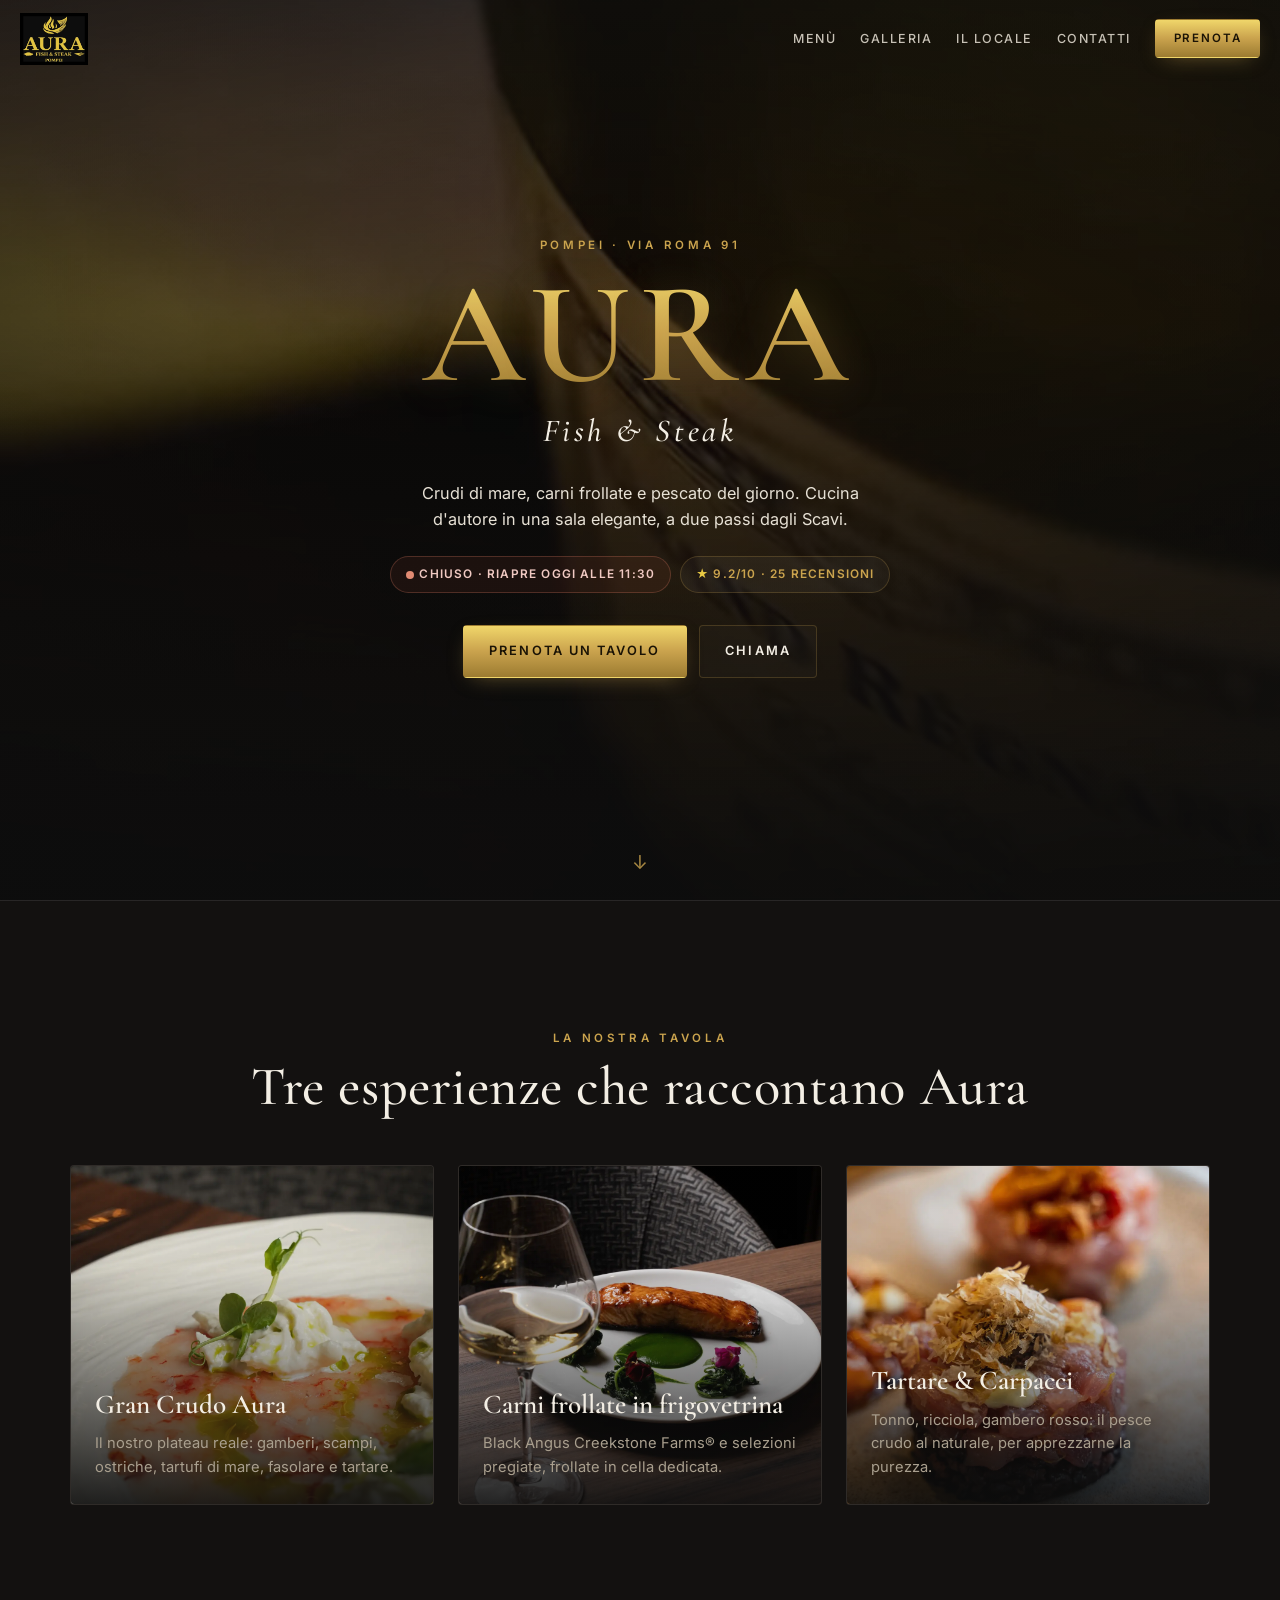
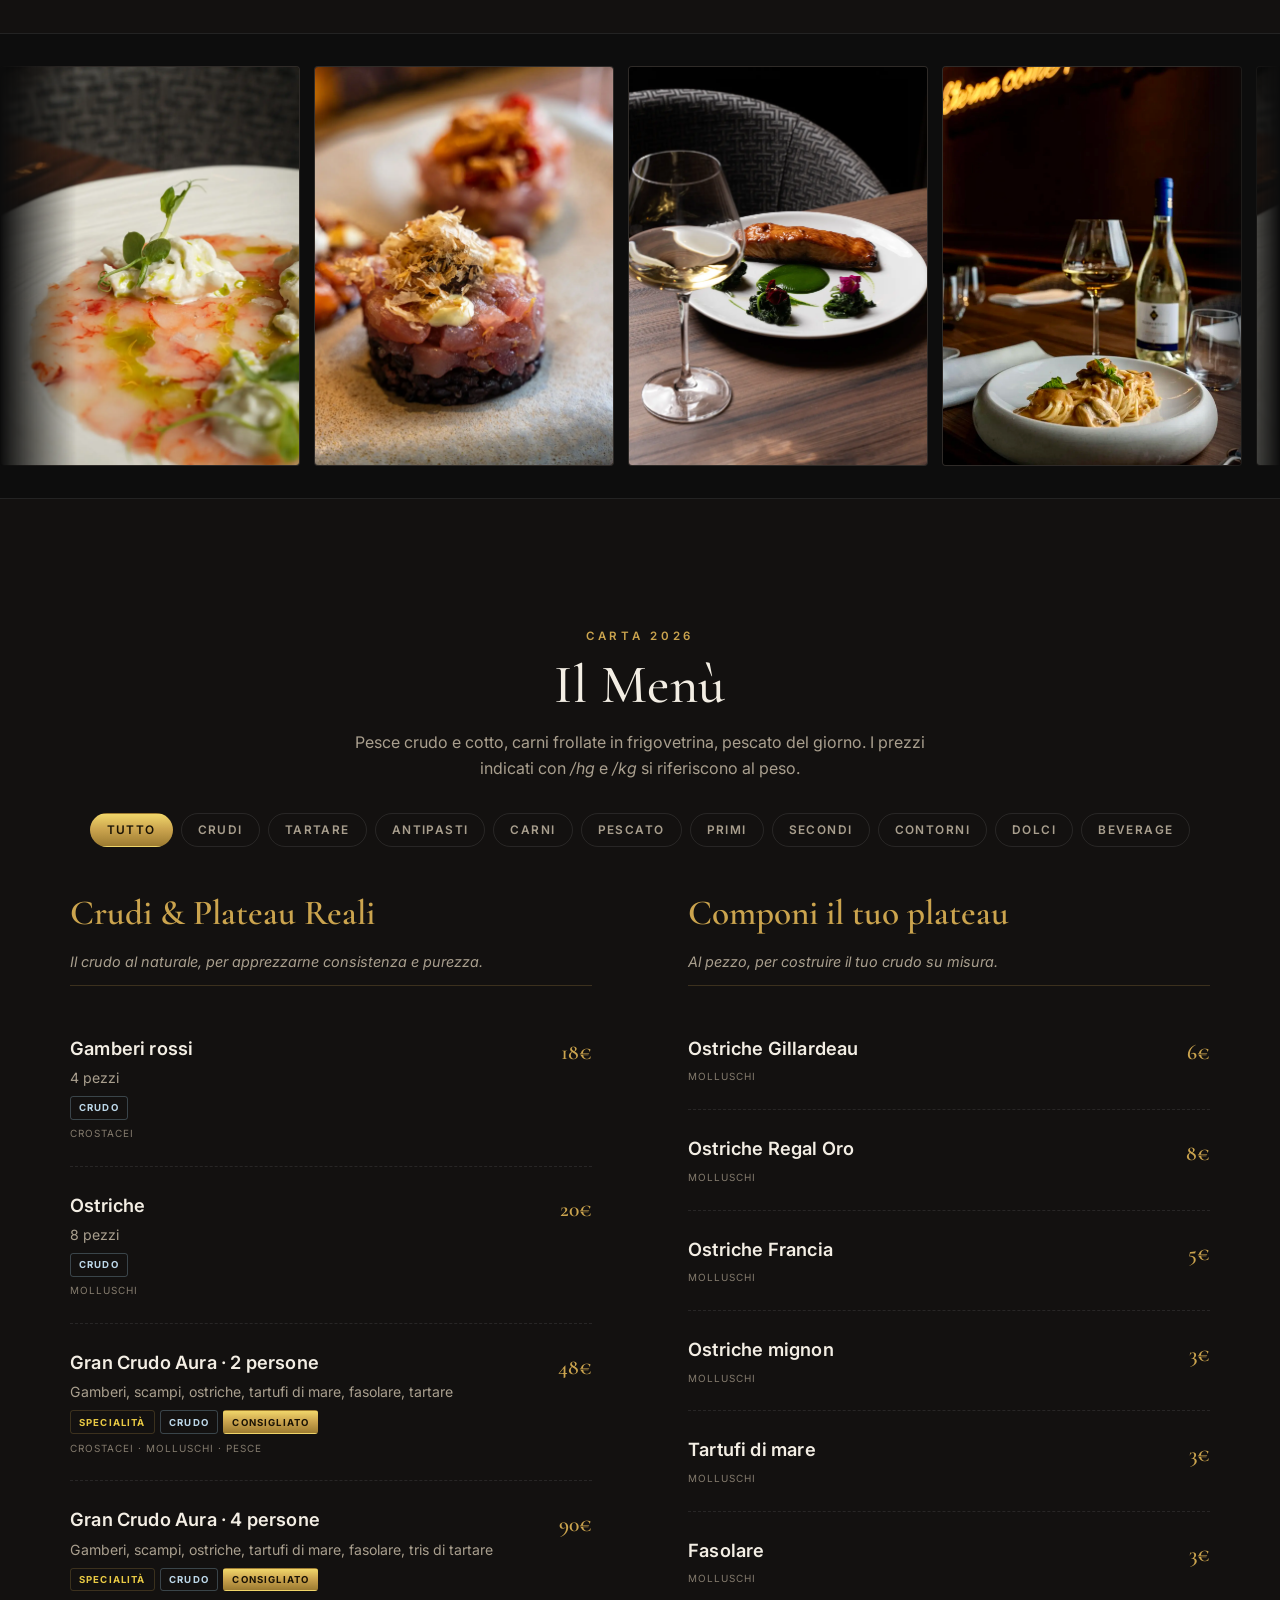
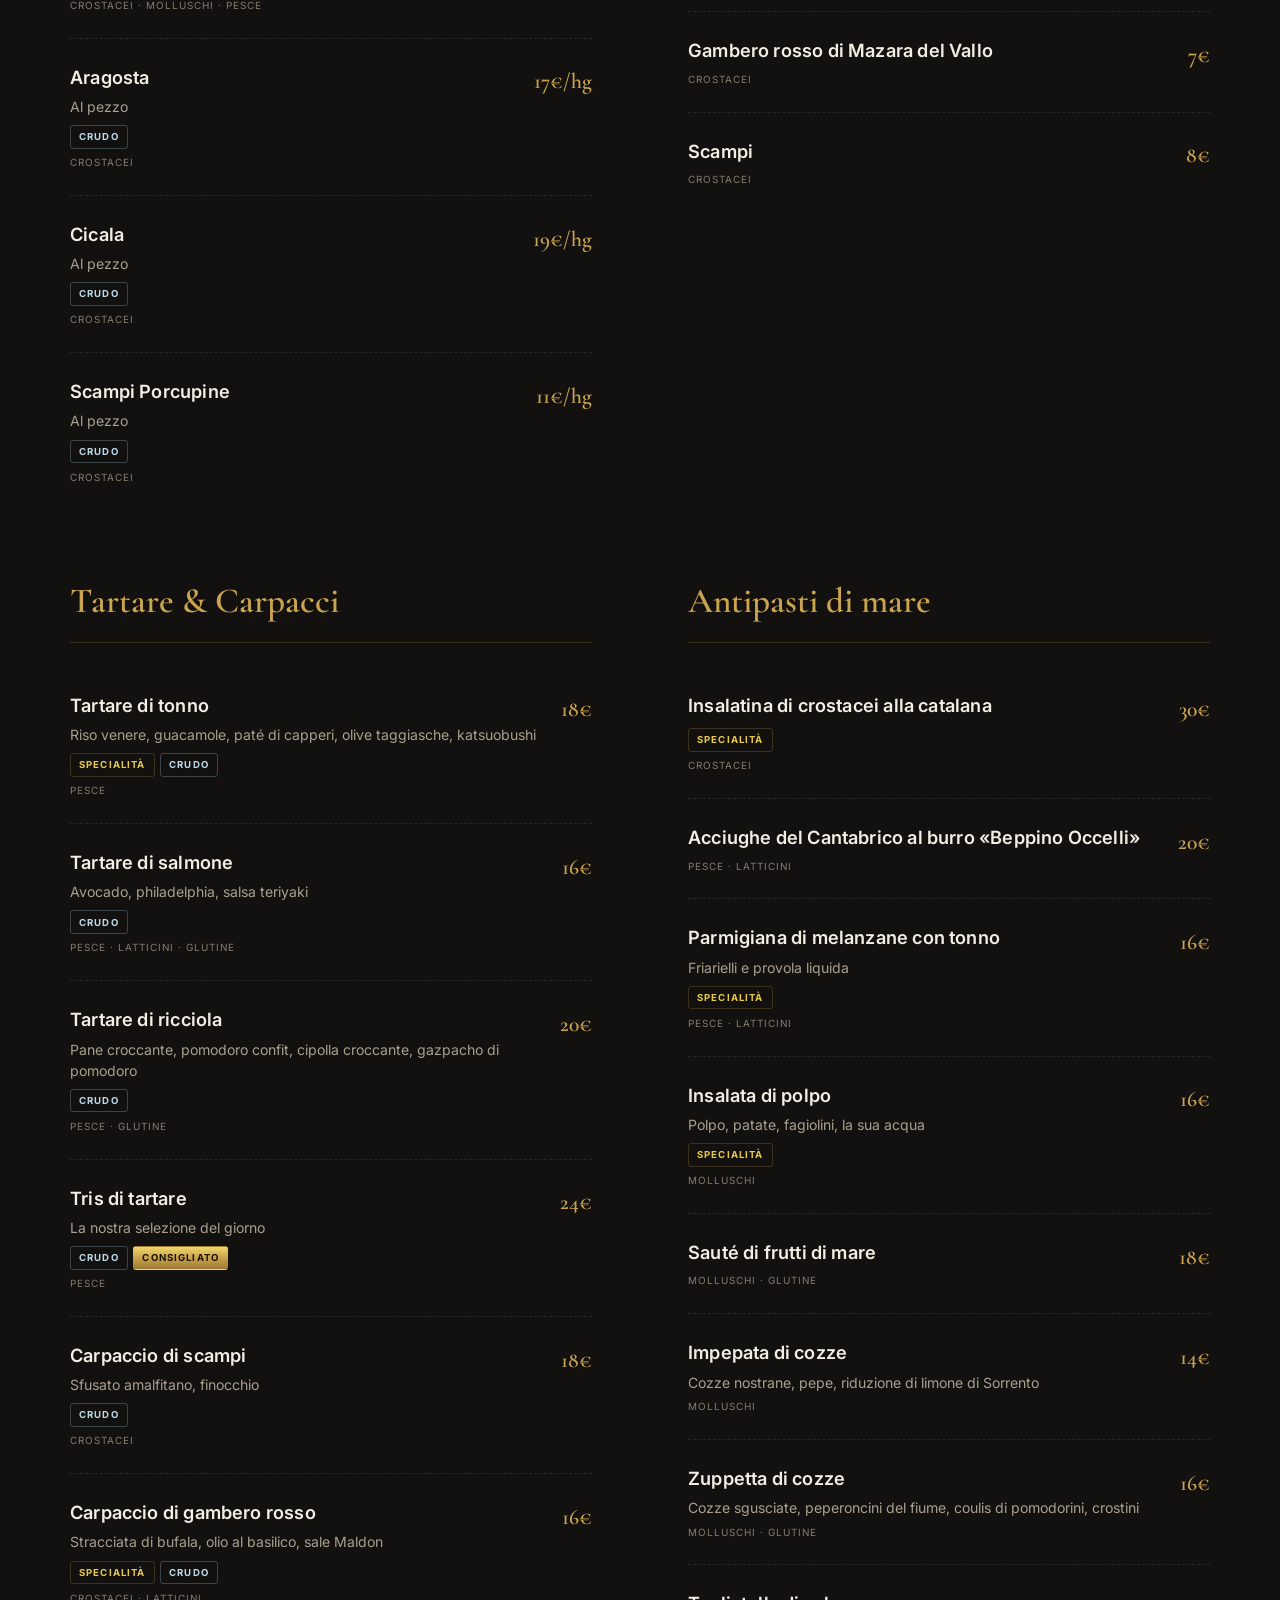
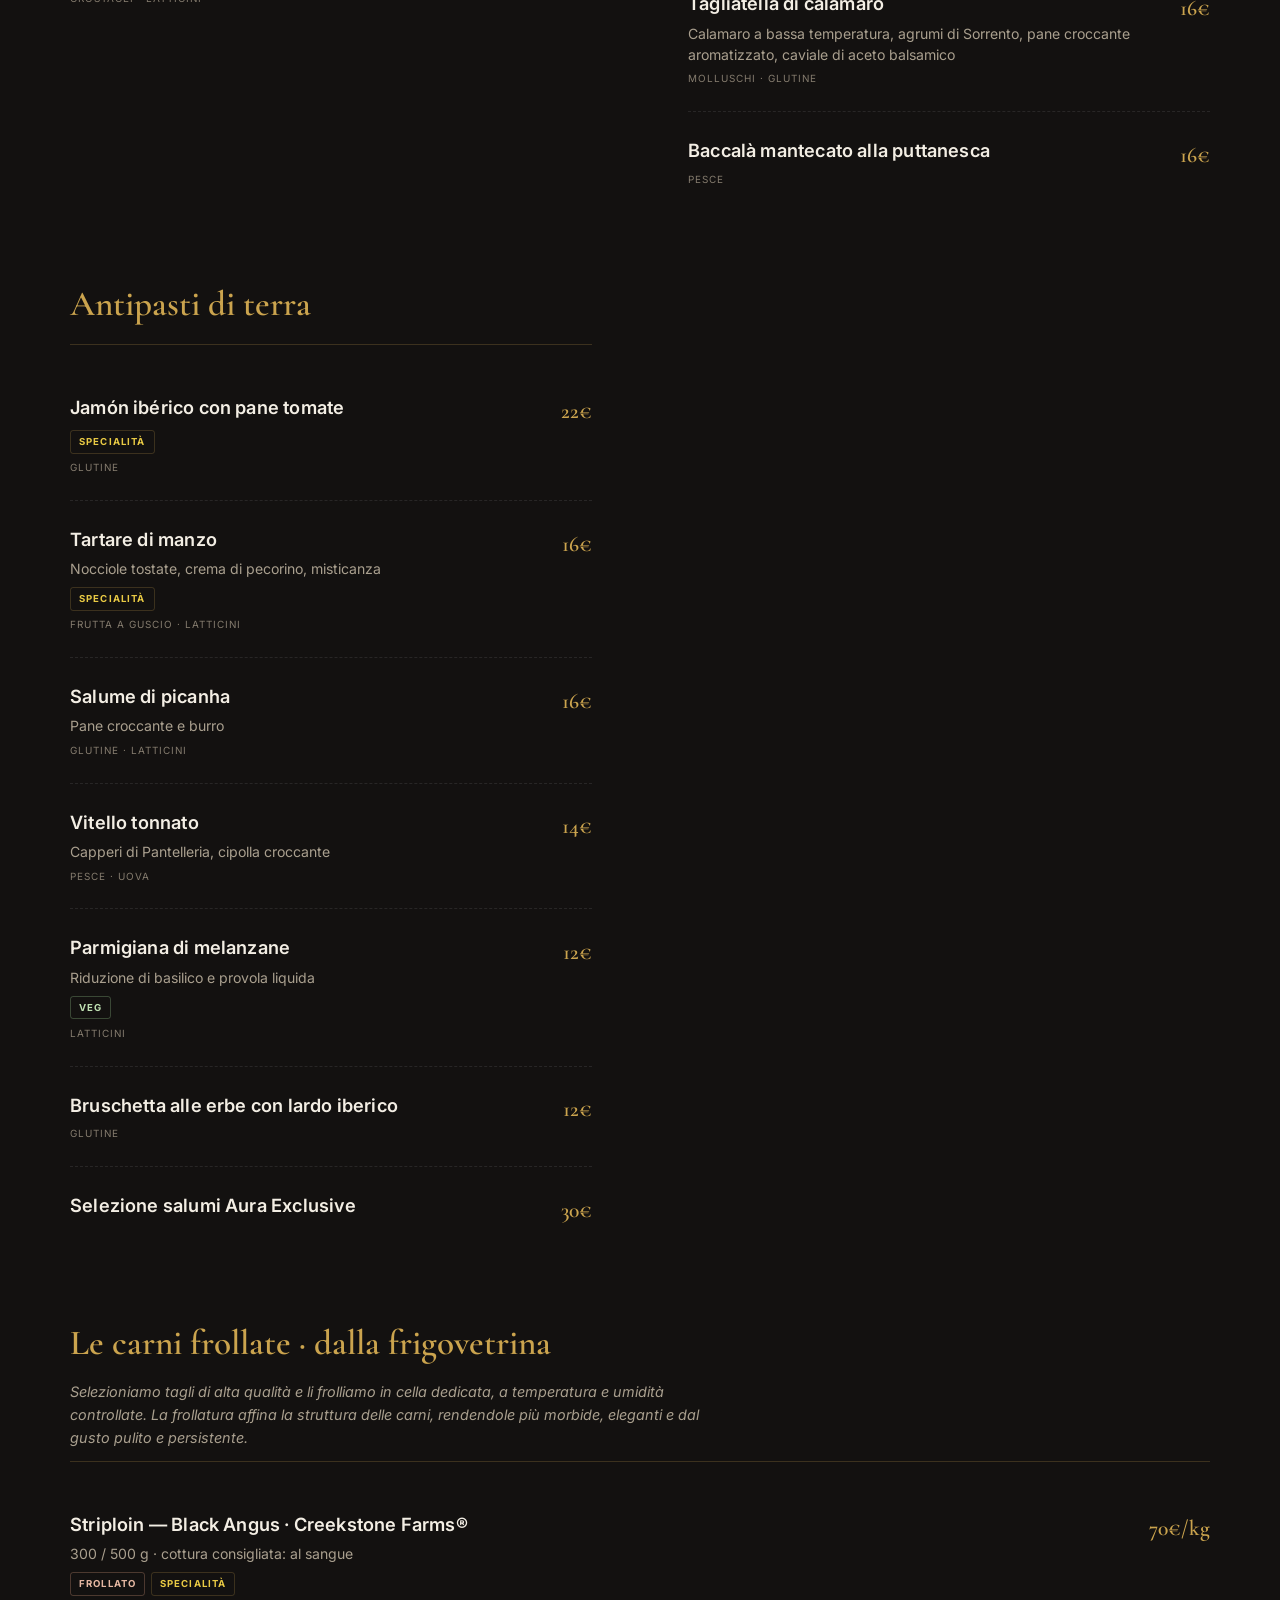
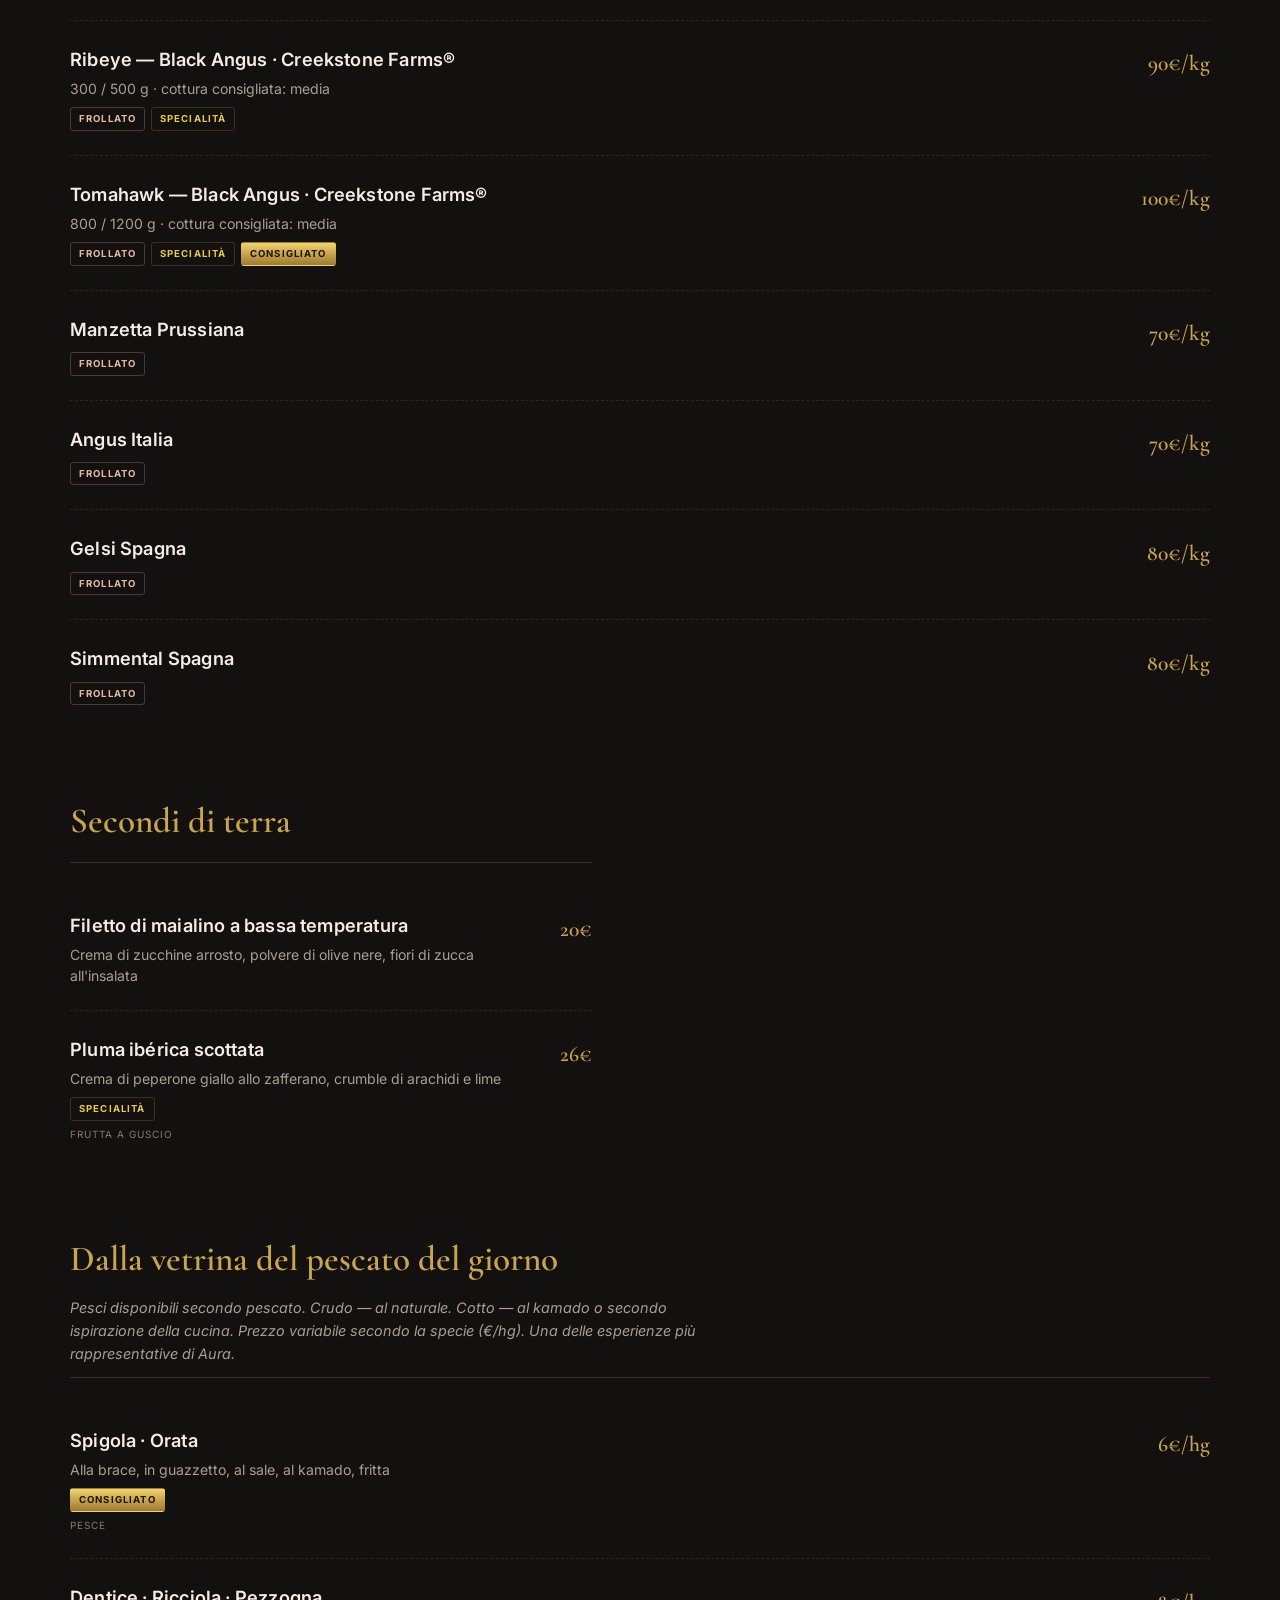
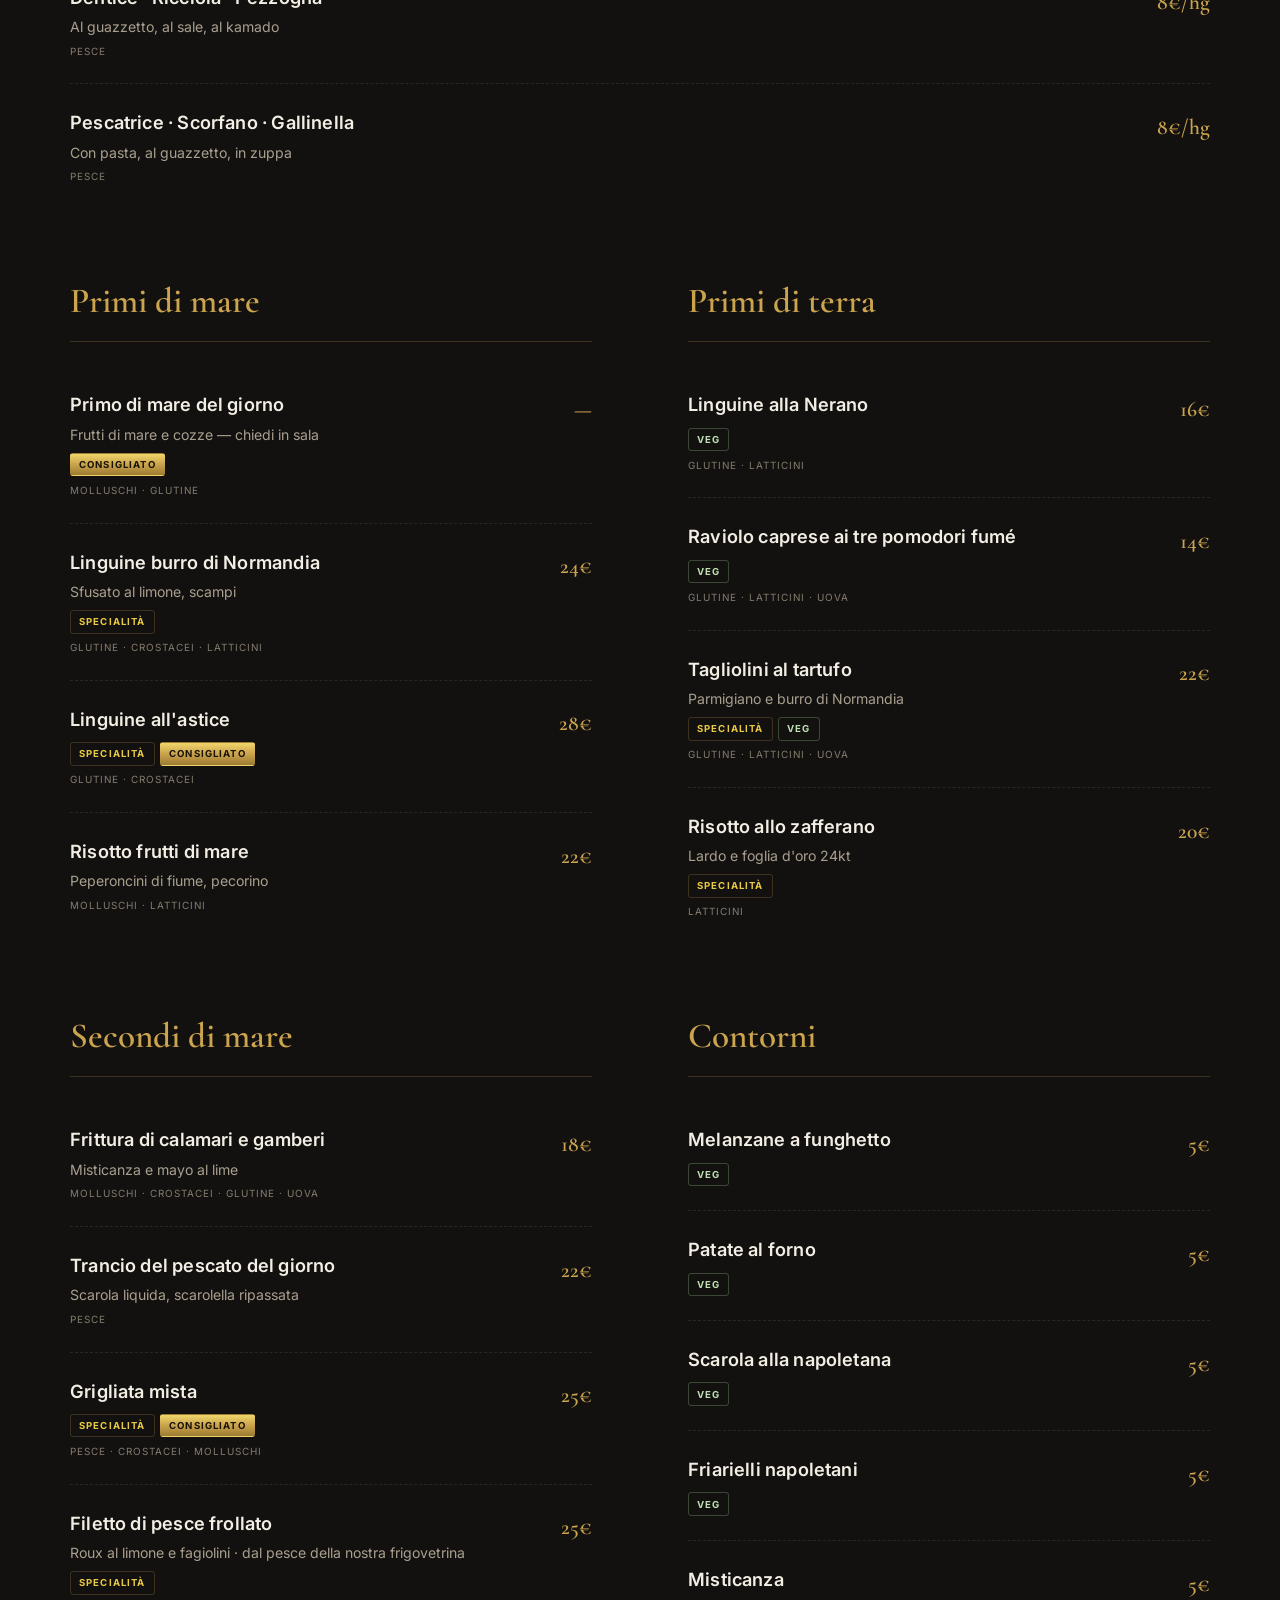
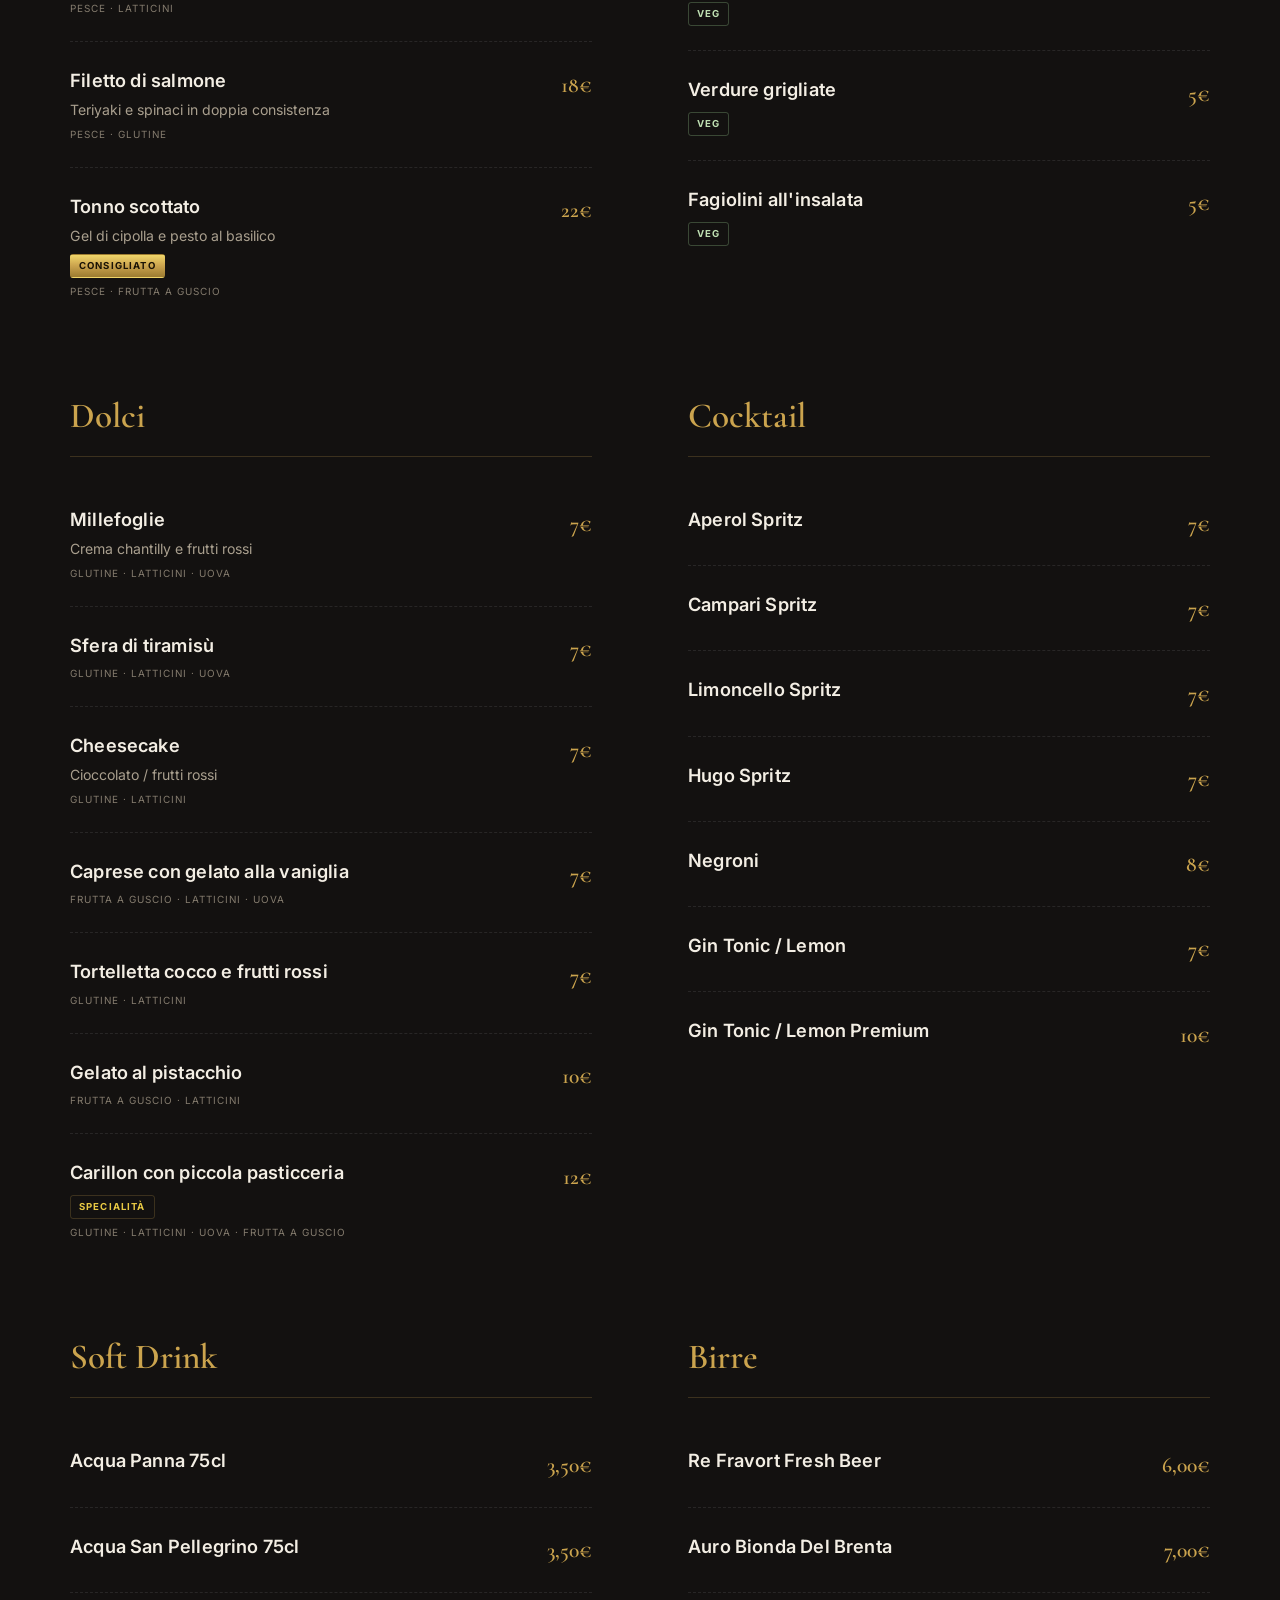
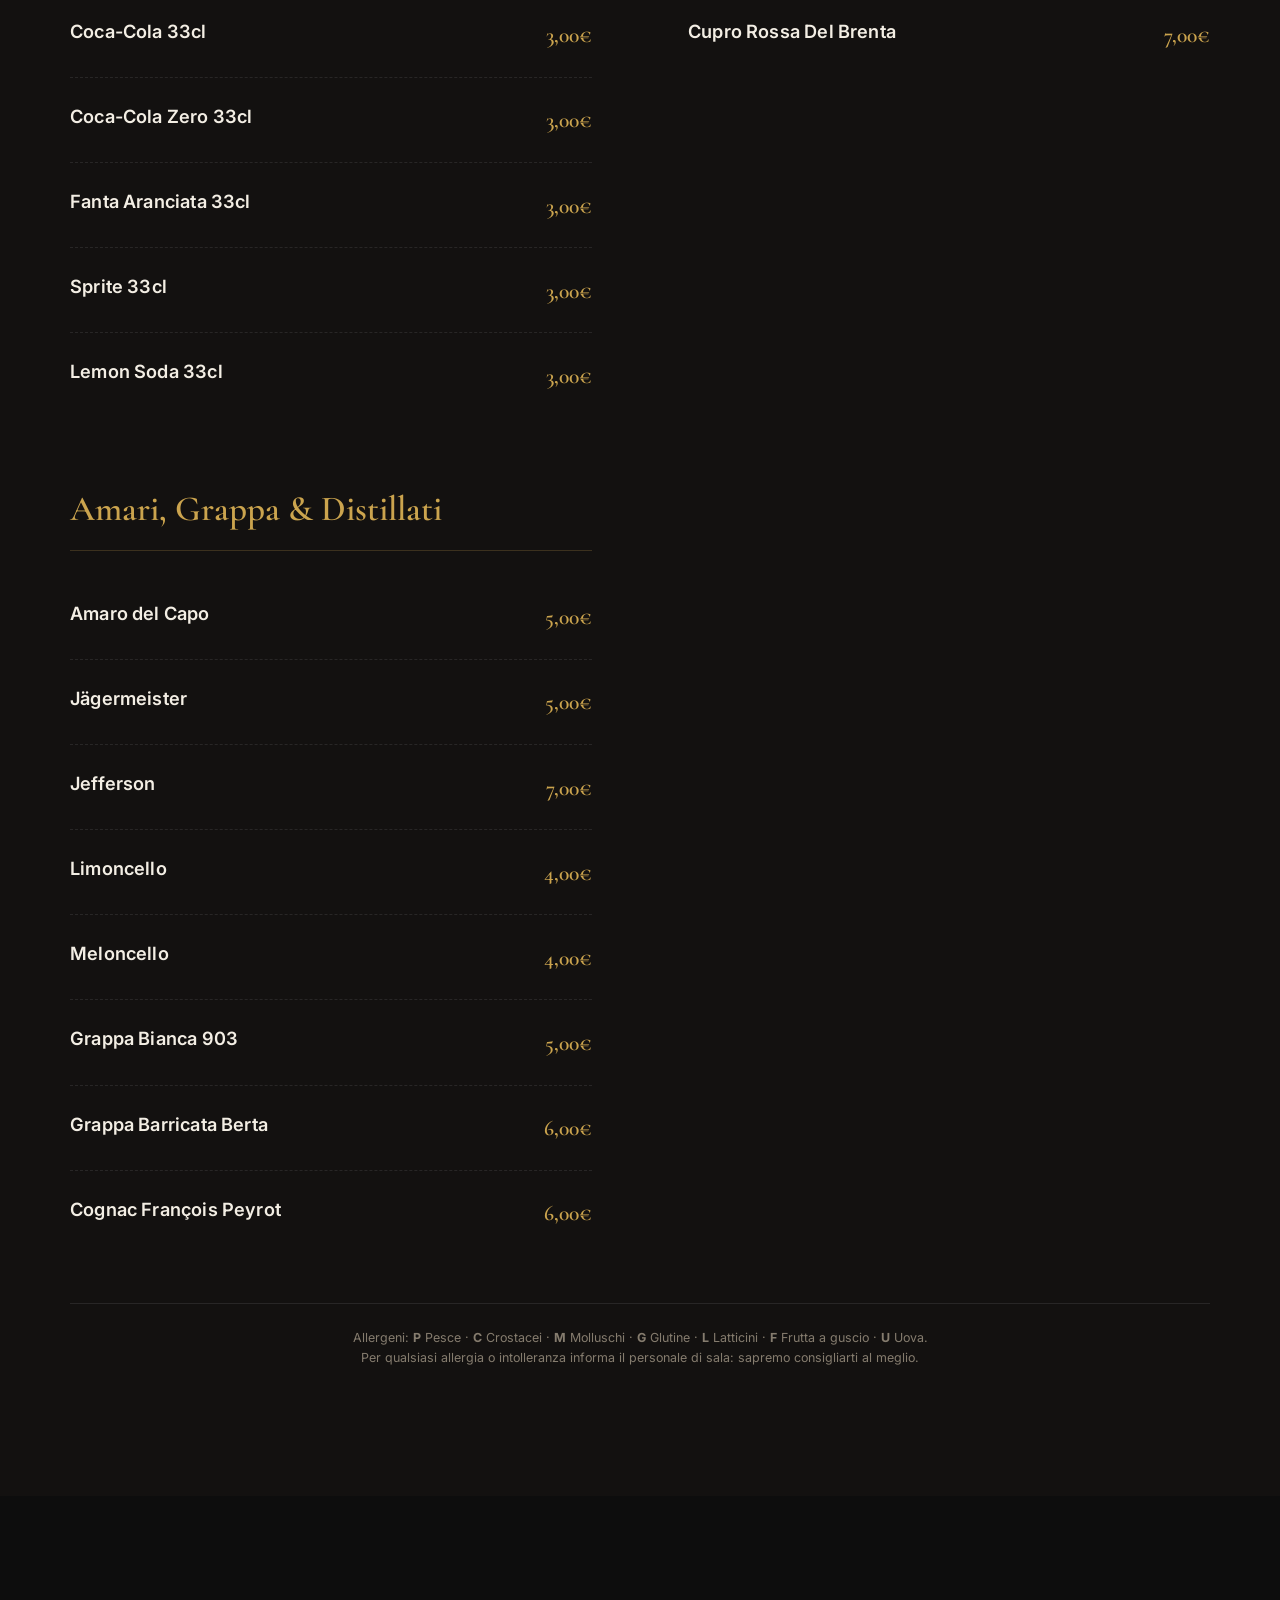
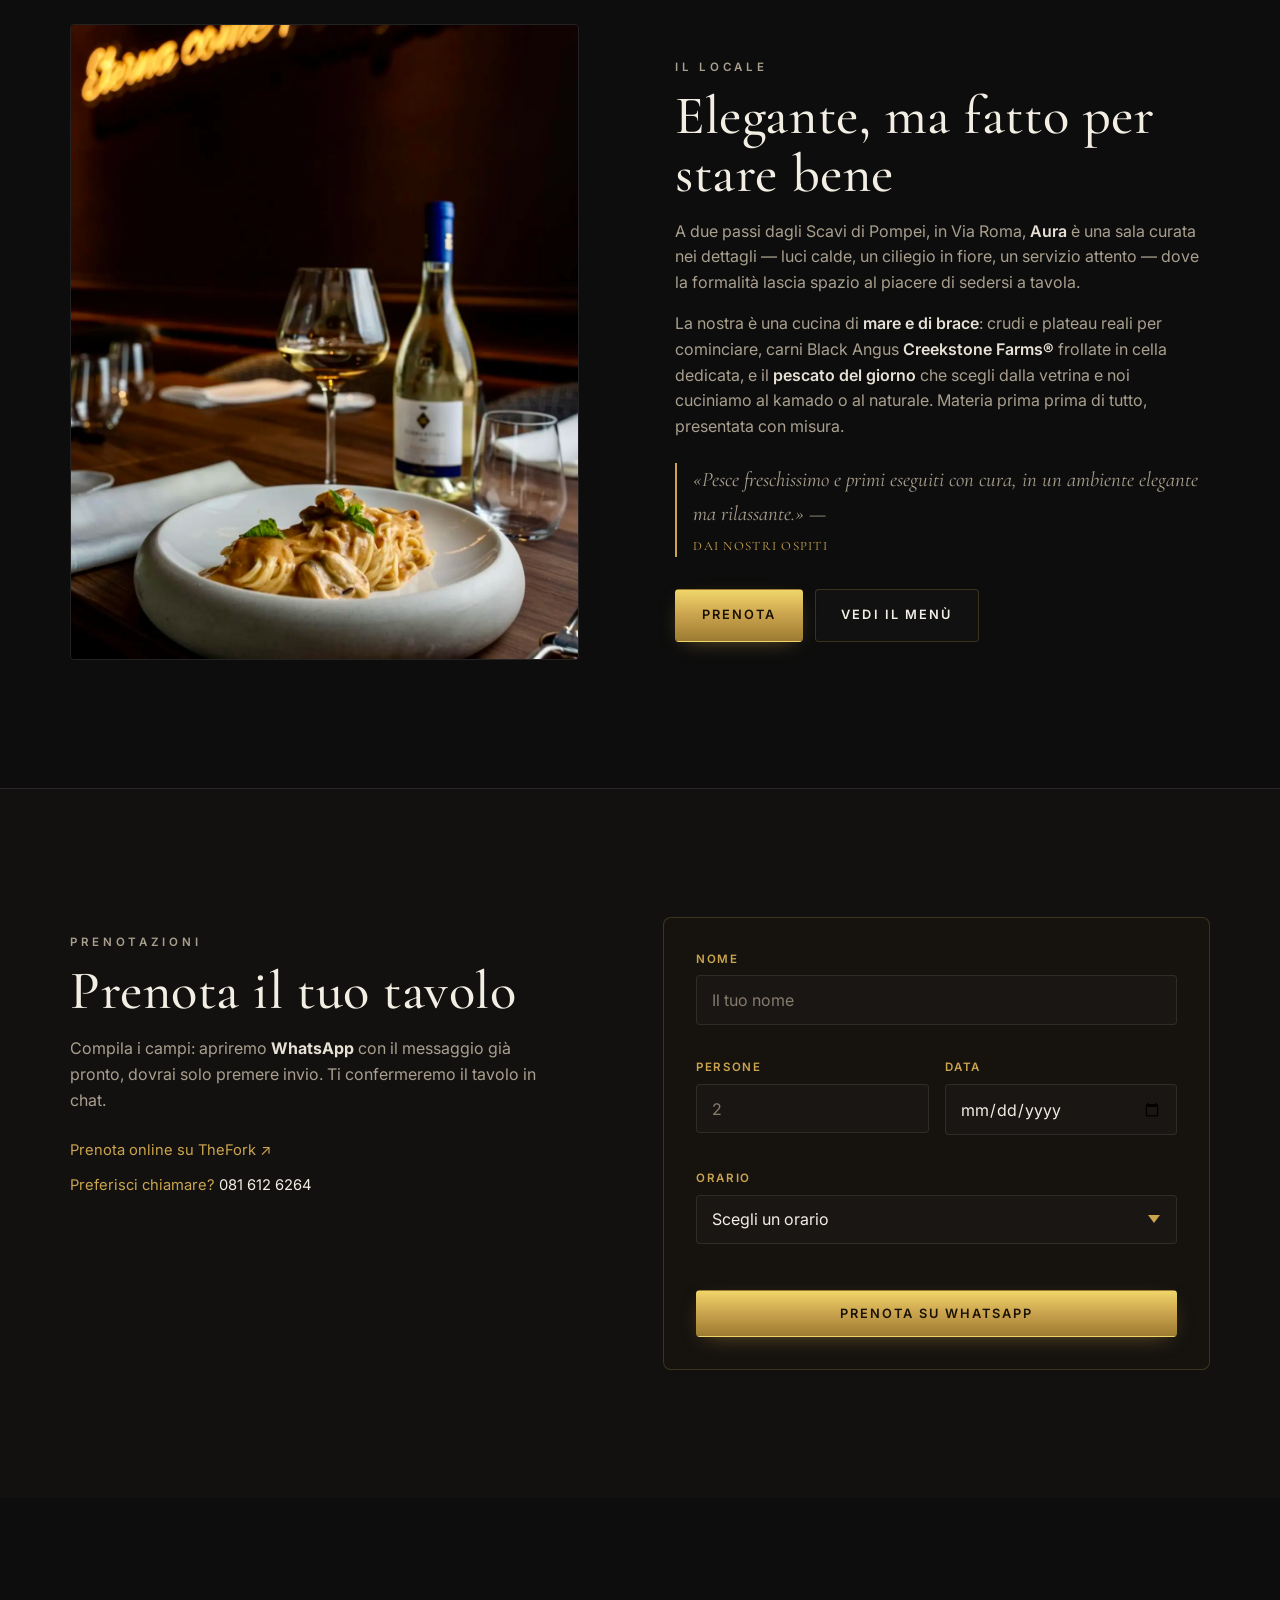
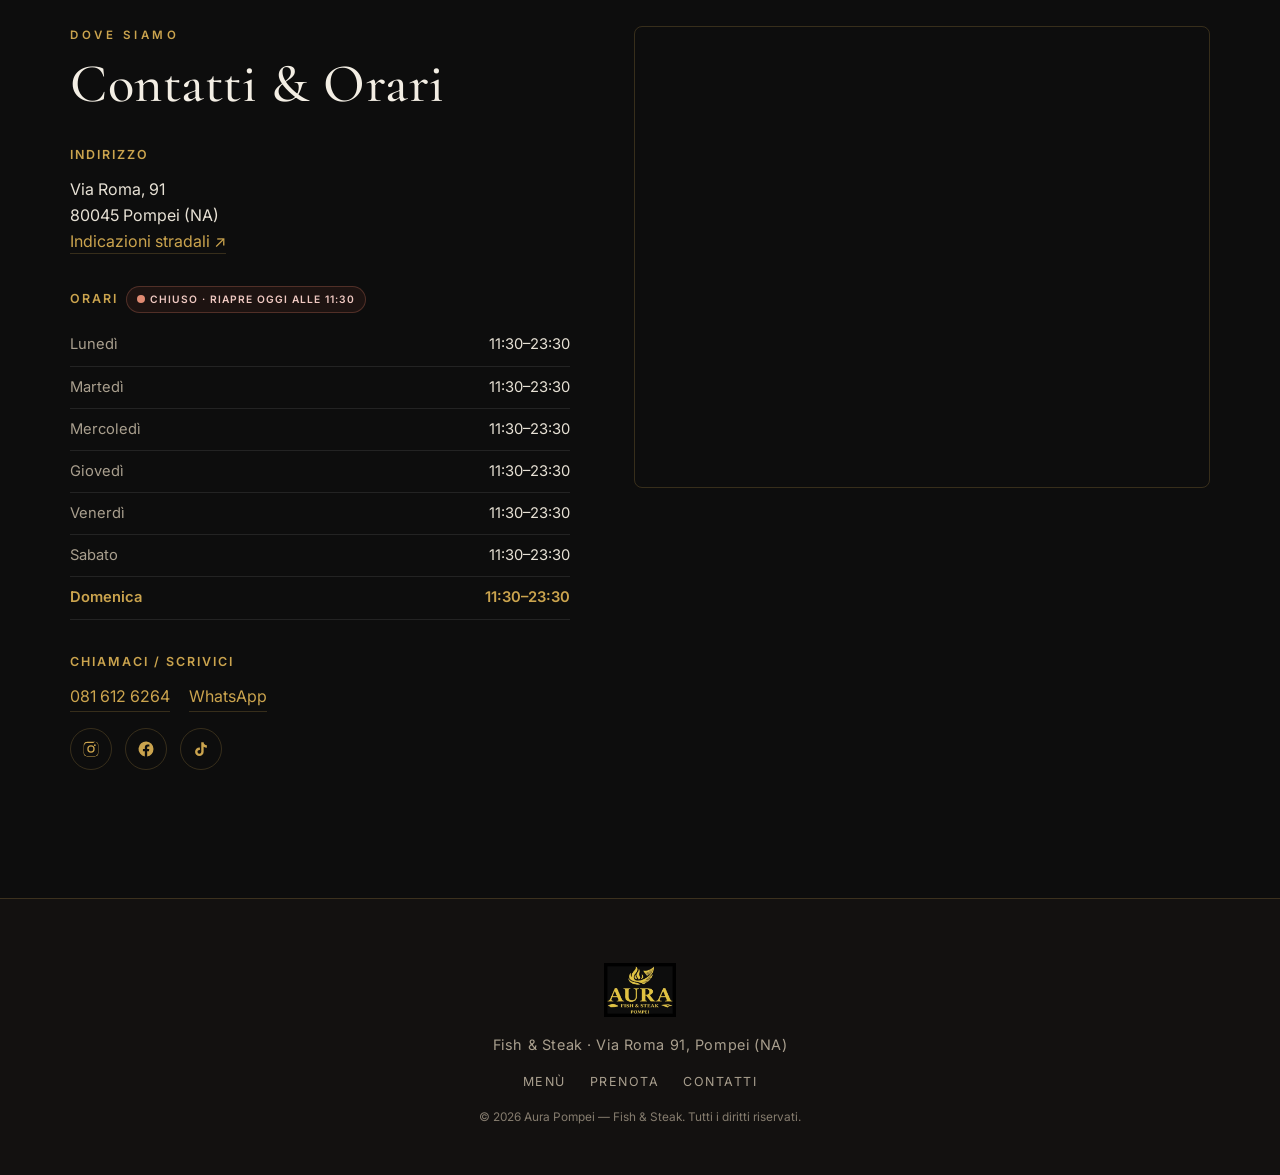
==== index.html @ 782ae2b4 "Sito Aura Pompei" ====
<!DOCTYPE html>
<html lang="it">
<head>
<meta charset="UTF-8" />
<meta name="viewport" content="width=device-width, initial-scale=1, viewport-fit=cover" />
<title>Aura Pompei — Fish &amp; Steak | Ristorante di pesce e carne a Pompei</title>
<meta name="description" content="Aura Pompei, Fish &amp; Steak in Via Roma 91. Crudi di mare, plateau reali, carni Black Angus frollate e pescato del giorno. Aperto tutti i giorni 11:30–23:30. Prenota su WhatsApp." />
<meta name="theme-color" content="#0D0D0D" />
<link rel="canonical" href="https://www.aurapompei.it/" />
<link rel="icon" href="assets/img/favicon.png" type="image/png" />
<link rel="apple-touch-icon" href="assets/img/favicon.png" />

<!-- Open Graph / social (WhatsApp, Instagram, Facebook) -->
<meta property="og:type" content="restaurant" />
<meta property="og:title" content="Aura Pompei — Fish &amp; Steak" />
<meta property="og:description" content="Crudi di mare, carni frollate e pescato del giorno. Cucina d'autore a Pompei. Aperto tutti i giorni 11:30–23:30." />
<meta property="og:image" content="assets/img/og-image.jpg" />
<meta property="og:locale" content="it_IT" />
<meta property="og:url" content="https://www.aurapompei.it/" />
<meta name="twitter:card" content="summary_large_image" />

<!-- Font: Cormorant Garamond (display) + Inter (testo) -->
<link rel="preconnect" href="https://fonts.googleapis.com" />
<link rel="preconnect" href="https://fonts.gstatic.com" crossorigin />
<link href="https://fonts.googleapis.com/css2?family=Cormorant+Garamond:ital,wght@0,400;0,500;0,600;1,500&family=Inter:wght@400;500;600&display=swap" rel="stylesheet" />

<link rel="stylesheet" href="css/styles.css" />

<!-- SEO locale: schema.org Restaurant -->
<script type="application/ld+json">
{
  "@context": "https://schema.org",
  "@type": "Restaurant",
  "name": "Aura Pompei — Fish & Steak",
  "image": "https://www.aurapompei.it/assets/img/og-image.jpg",
  "url": "https://www.aurapompei.it/",
  "servesCuisine": ["Pesce", "Carne alla brace", "Italiana", "Campana"],
  "priceRange": "€€€",
  "telephone": "+390816126264",
  "acceptsReservations": "True",
  "address": {
    "@type": "PostalAddress",
    "streetAddress": "Via Roma, 91",
    "postalCode": "80045",
    "addressLocality": "Pompei",
    "addressRegion": "NA",
    "addressCountry": "IT"
  },
  "geo": { "@type": "GeoCoordinates", "latitude": 40.7466, "longitude": 14.4989 },
  "openingHoursSpecification": [{
    "@type": "OpeningHoursSpecification",
    "dayOfWeek": ["Monday","Tuesday","Wednesday","Thursday","Friday","Saturday","Sunday"],
    "opens": "11:30", "closes": "23:30"
  }],
  "menu": "https://www.aurapompei.it/#menu",
  "sameAs": [
    "https://www.instagram.com/aurapompei/",
    "https://www.facebook.com/aurafishandsteakpompei/",
    "https://www.tiktok.com/@aura.pompei.fish"
  ],
  "aggregateRating": {
    "@type": "AggregateRating",
    "ratingValue": "9.2", "bestRating": "10", "ratingCount": "25"
  }
}
</script>
</head>

<body>

<!-- ======================= HEADER ======================= -->
<header class="site-header" id="top">
  <a href="#top" class="brand" aria-label="Aura Pompei — Fish & Steak">
    <img src="assets/img/logo-aura.webp" alt="Aura Pompei" width="130" height="99" />
  </a>
  <nav class="nav" aria-label="Navigazione principale">
    <a href="#menu">Menù</a>
    <a href="#galleria">Galleria</a>
    <a href="#storia">Il locale</a>
    <a href="#contatti">Contatti</a>
  </nav>
  <a href="#prenota" class="btn btn-gold btn-sm nav-cta">Prenota</a>
</header>

<!-- ======================= HERO ======================= -->
<section class="hero" id="hero">
  <video class="hero-video" autoplay muted loop playsinline preload="metadata"
         poster="assets/img/hero-poster.webp">
    <source src="assets/video/aura-hero.webm" type="video/webm" />
    <source src="assets/video/aura-hero.mp4" type="video/mp4" />
  </video>
  <div class="hero-scrim"></div>

  <div class="hero-inner">
    <p class="eyebrow reveal">Pompei · Via Roma 91</p>
    <h1 class="hero-title reveal">
      <span class="hero-name">AURA</span>
      <span class="hero-sub">Fish &amp; Steak</span>
    </h1>
    <p class="hero-hook reveal" id="heroHook"></p>

    <div class="hero-status reveal">
      <span class="status-pill" id="heroStatus" aria-live="polite"></span>
      <span class="rating-pill" id="heroRating"></span>
    </div>

    <div class="hero-cta reveal">
      <a href="#prenota" class="btn btn-gold">Prenota un tavolo</a>
      <a href="#" class="btn btn-ghost" id="heroCall">Chiama</a>
    </div>
  </div>

  <a href="#evidenza" class="hero-scroll" aria-label="Scorri">↓</a>
</section>

<!-- ======================= EVIDENZA / SIGNATURES ======================= -->
<section class="section signatures" id="evidenza">
  <div class="wrap">
    <p class="eyebrow center">La nostra tavola</p>
    <h2 class="section-title center">Tre esperienze che raccontano Aura</h2>
    <div class="sig-grid" id="sigGrid"></div>
  </div>
</section>

<!-- ======================= GALLERIA (scorre da sola) ======================= -->
<section class="gallery-section" id="galleria" aria-label="Galleria fotografica">
  <div class="marquee" aria-hidden="true">
    <div class="marquee-track" id="marqueeTrack"></div>
  </div>
</section>

<!-- ======================= MENU ======================= -->
<section class="section menu" id="menu">
  <div class="wrap">
    <p class="eyebrow center">Carta 2026</p>
    <h2 class="section-title center">Il Menù</h2>
    <p class="section-lead center">Pesce crudo e cotto, carni frollate in frigovetrina, pescato del giorno.
       I prezzi indicati con <em>/hg</em> e <em>/kg</em> si riferiscono al peso.</p>

    <div class="menu-filters" id="menuFilters" role="tablist" aria-label="Filtra il menù"></div>
    <div class="menu-cats" id="menuCats"></div>

    <p class="allergen-note" id="allergenNote"></p>
  </div>
</section>

<!-- ======================= STORIA / ABOUT ======================= -->
<section class="section about" id="storia">
  <div class="wrap about-grid">
    <div class="about-media">
      <img src="assets/img/sala-vino.webp" alt="La sala di Aura Pompei" width="1200" height="1500" loading="lazy" />
    </div>
    <div class="about-text">
      <p class="eyebrow">Il locale</p>
      <h2 class="section-title">Elegante, ma fatto per stare bene</h2>
      <p>A due passi dagli Scavi di Pompei, in Via Roma, <strong>Aura</strong> è una sala curata nei
         dettagli — luci calde, un ciliegio in fiore, un servizio attento — dove la formalità
         lascia spazio al piacere di sedersi a tavola.</p>
      <p>La nostra è una cucina di <strong>mare e di brace</strong>: crudi e plateau reali per
         cominciare, carni Black Angus <strong>Creekstone Farms®</strong> frollate in cella dedicata,
         e il <strong>pescato del giorno</strong> che scegli dalla vetrina e noi cuciniamo al kamado o
         al naturale. Materia prima prima di tutto, presentata con misura.</p>
      <p class="about-quote">«Pesce freschissimo e primi eseguiti con cura, in un ambiente
         elegante ma rilassante.» — <span>dai nostri ospiti</span></p>
      <div class="about-cta">
        <a href="#prenota" class="btn btn-gold">Prenota</a>
        <a href="#menu" class="btn btn-ghost">Vedi il menù</a>
      </div>
    </div>
  </div>
</section>

<!-- ======================= PRENOTA ======================= -->
<section class="section prenota" id="prenota">
  <div class="wrap prenota-grid">
    <div class="prenota-intro">
      <p class="eyebrow">Prenotazioni</p>
      <h2 class="section-title">Prenota il tuo tavolo</h2>
      <p>Compila i campi: apriremo <strong>WhatsApp</strong> con il messaggio già pronto,
         dovrai solo premere invio. Ti confermeremo il tavolo in chat.</p>
      <ul class="prenota-alt">
        <li><a id="prenotaThefork" href="#" target="_blank" rel="noopener">Prenota online su TheFork ↗</a></li>
        <li><a id="prenotaCall" href="#">Preferisci chiamare? <span></span></a></li>
      </ul>
    </div>

    <form class="booking" id="bookingForm" novalidate>
      <div class="field">
        <label for="bkNome">Nome</label>
        <input type="text" id="bkNome" name="nome" autocomplete="name" placeholder="Il tuo nome" required />
        <small class="error" data-for="bkNome"></small>
      </div>
      <div class="field-row">
        <div class="field">
          <label for="bkPersone">Persone</label>
          <input type="number" id="bkPersone" name="persone" min="1" max="20" step="1" placeholder="2" required />
          <small class="error" data-for="bkPersone"></small>
        </div>
        <div class="field">
          <label for="bkData">Data</label>
          <input type="date" id="bkData" name="data" required />
          <small class="error" data-for="bkData"></small>
        </div>
      </div>
      <div class="field">
        <label for="bkOrario">Orario</label>
        <select id="bkOrario" name="orario" required>
          <option value="" disabled selected>Scegli un orario</option>
        </select>
        <small class="error" data-for="bkOrario"></small>
      </div>
      <button type="submit" class="btn btn-gold btn-block">Prenota su WhatsApp</button>
      <p class="booking-confirm" id="bookingConfirm" role="status" hidden></p>
    </form>
  </div>
</section>

<!-- ======================= CONTATTI ======================= -->
<section class="section contatti" id="contatti">
  <div class="wrap contatti-grid">
    <div class="contatti-info">
      <p class="eyebrow">Dove siamo</p>
      <h2 class="section-title">Contatti &amp; Orari</h2>

      <div class="info-block">
        <h3>Indirizzo</h3>
        <p id="cAddress"></p>
        <a id="cMaps" href="#" target="_blank" rel="noopener" class="link-gold">Indicazioni stradali ↗</a>
      </div>

      <div class="info-block">
        <h3>Orari <span class="status-pill sm" id="cStatus"></span></h3>
        <table class="hours" id="hoursTable"></table>
      </div>

      <div class="info-block">
        <h3>Chiamaci / Scrivici</h3>
        <p class="contact-lines">
          <a id="cPhone" href="#" class="link-gold"></a>
          <a id="cWhatsapp" href="#" target="_blank" rel="noopener" class="link-gold">WhatsApp</a>
        </p>
        <div class="socials" id="socials"></div>
      </div>
    </div>

    <div class="contatti-map">
      <iframe id="mapFrame" title="Mappa Aura Pompei" loading="lazy"
              referrerpolicy="no-referrer-when-downgrade"
              allowfullscreen></iframe>
    </div>
  </div>
</section>

<!-- ======================= FOOTER ======================= -->
<footer class="site-footer">
  <div class="wrap footer-inner">
    <img src="assets/img/logo-aura.webp" alt="Aura Pompei" width="110" height="84" class="footer-logo" />
    <p class="footer-tag">Fish &amp; Steak · Via Roma 91, Pompei (NA)</p>
    <nav class="footer-nav" aria-label="Navigazione footer">
      <a href="#menu">Menù</a>
      <a href="#prenota">Prenota</a>
      <a href="#contatti">Contatti</a>
    </nav>
    <p class="footer-copy">© <span id="year"></span> Aura Pompei — Fish &amp; Steak. Tutti i diritti riservati.</p>
  </div>
</footer>

<!-- ======================= BARRA STICKY MOBILE ======================= -->
<div class="sticky-bar" aria-label="Azioni rapide">
  <a href="#" class="sb-btn sb-call" id="sbCall">
    <span class="sb-ico">✆</span> Chiama
  </a>
  <a href="#prenota" class="sb-btn sb-book">
    <span class="sb-ico">✦</span> Prenota
  </a>
</div>

<script src="js/data.js"></script>
<script src="js/app.js"></script>
</body>
</html>
---- css/styles.css ----
/* =============================================================================
   AURA POMPEI — Fish & Steak
   Design: fine-dining, scuro/oro, editoriale. Mobile-first (390px di base).
   Palette dal logo: nero #0D0D0D · oro #CBA44E / #E9CA44
   Font: Cormorant Garamond (display) + Inter (testo)
   ========================================================================== */

:root {
  /* colori */
  --bg:        #0D0D0D;
  --bg-2:      #131110;
  --bg-3:      #1A1613;
  --panel:     #16130F;
  --gold:      #CBA44E;
  --gold-2:    #E9CA44;
  --gold-deep: #8C6D2A;
  --cream:     #F3EEE4;
  --text:      #E7E1D5;
  --muted:     #A99F8E;
  --muted-2:   #857C6E;
  --line:      rgba(203,164,78,.22);
  --line-soft: rgba(255,255,255,.09);
  --gold-grad: linear-gradient(180deg,#F0D66A 0%,#CBA44E 48%,#9C7B31 100%);

  /* tipografia */
  --serif: 'Cormorant Garamond', Georgia, 'Times New Roman', serif;
  --sans:  'Inter', system-ui, -apple-system, Segoe UI, Roboto, sans-serif;

  /* spaziatura (rem) */
  --s2:.5rem; --s3:.75rem; --s4:1rem; --s5:1.5rem; --s6:2rem;
  --s7:3rem; --s8:4rem; --s9:6rem; --s10:8rem;

  --radius: 4px;
  --maxw: 1180px;
  --header-h: 68px;
}

/* ---------- reset ---------- */
*,*::before,*::after { box-sizing: border-box; margin: 0; padding: 0; }
html { scroll-behavior: smooth; -webkit-text-size-adjust: 100%; }
body {
  font-family: var(--sans);
  background: var(--bg);
  color: var(--text);
  line-height: 1.6;
  overflow-x: hidden;
  -webkit-font-smoothing: antialiased;
  text-rendering: optimizeLegibility;
}
img, video, iframe { display: block; max-width: 100%; }
a { color: inherit; text-decoration: none; }
ul { list-style: none; }
button { font-family: inherit; cursor: pointer; }

/* ---------- layout helper ---------- */
.wrap { width: 100%; max-width: var(--maxw); margin: 0 auto; padding: 0 20px; }
.section { padding: var(--s9) 0; }
.center { text-align: center; }

.eyebrow {
  font-family: var(--sans);
  font-size: .72rem; font-weight: 600;
  letter-spacing: .32em; text-transform: uppercase;
  color: var(--gold);
}
.eyebrow.center { display: block; }

.section-title {
  font-family: var(--serif);
  font-weight: 500;
  font-size: clamp(2rem, 7vw, 3.4rem);
  line-height: 1.05;
  color: var(--cream);
  letter-spacing: .01em;
  margin-top: var(--s3);
}
.section-lead { color: var(--muted); max-width: 60ch; margin: var(--s4) auto 0; }
.section-title.center + .section-lead { margin-top: var(--s4); }

/* ---------- pulsanti ---------- */
.btn {
  display: inline-flex; align-items: center; justify-content: center; gap: .5em;
  font-size: .8rem; font-weight: 600;
  letter-spacing: .16em; text-transform: uppercase;
  padding: .95rem 1.6rem; border: 1px solid transparent; border-radius: var(--radius);
  transition: transform .25s ease, background .25s ease, color .25s ease, border-color .25s ease;
  white-space: nowrap;
}
.btn-sm { padding: .6rem 1.1rem; font-size: .72rem; }
.btn-gold {
  background: var(--gold-grad); color: #1a1305;
  box-shadow: 0 6px 22px -10px rgba(203,164,78,.6);
}
.btn-gold:hover { transform: translateY(-2px); }
.btn-ghost { border-color: var(--line); color: var(--cream); background: rgba(255,255,255,.02); }
.btn-ghost:hover { border-color: var(--gold); color: var(--gold); }
.btn-block { width: 100%; }

.link-gold { color: var(--gold); border-bottom: 1px solid var(--line); padding-bottom: 2px; transition: border-color .2s; }
.link-gold:hover { border-color: var(--gold); }

/* ---------- header ---------- */
.site-header {
  position: fixed; inset: 0 0 auto 0; z-index: 60;
  height: var(--header-h);
  display: flex; align-items: center; gap: var(--s5);
  padding: 0 20px;
  transition: background .35s ease, border-color .35s ease, backdrop-filter .35s;
  border-bottom: 1px solid transparent;
}
.site-header.solid {
  background: rgba(10,9,8,.82);
  backdrop-filter: blur(12px) saturate(1.1);
  border-bottom-color: var(--line-soft);
}
.brand { display: flex; align-items: center; margin-right: auto; }
.brand img { height: 46px; width: auto; }
.nav { display: none; gap: var(--s5); }
.nav a {
  font-size: .78rem; font-weight: 500; letter-spacing: .12em; text-transform: uppercase;
  color: var(--text); opacity: .85; transition: color .2s, opacity .2s;
}
.nav a:hover { color: var(--gold); opacity: 1; }
.nav-cta { display: none; }

/* ---------- hero ---------- */
.hero {
  position: relative; min-height: 100svh;
  display: flex; align-items: center; justify-content: center;
  text-align: center; overflow: hidden;
  padding: calc(var(--header-h) + 2rem) 20px 6rem;
}
.hero-video {
  position: absolute; inset: 0; width: 100%; height: 100%;
  object-fit: cover; z-index: 0;
}
.hero-scrim {
  position: absolute; inset: 0; z-index: 1;
  background:
    radial-gradient(120% 90% at 50% 30%, rgba(13,13,13,.30), rgba(13,13,13,.72) 70%, rgba(13,13,13,.94)),
    linear-gradient(180deg, rgba(13,13,13,.55) 0%, rgba(13,13,13,.15) 35%, rgba(13,13,13,.9) 100%);
}
.hero-inner { position: relative; z-index: 2; max-width: 760px; }
.hero-title { margin: var(--s4) 0 var(--s5); }
.hero-name {
  display: block;
  font-family: var(--serif); font-weight: 600;
  font-size: clamp(4.2rem, 22vw, 9rem); line-height: .9;
  letter-spacing: .06em;
  background: var(--gold-grad); -webkit-background-clip: text; background-clip: text;
  color: transparent;
  text-shadow: 0 2px 40px rgba(203,164,78,.25);
}
.hero-sub {
  display: block; margin-top: .3rem;
  font-family: var(--serif); font-style: italic; font-weight: 500;
  font-size: clamp(1.3rem, 5vw, 2rem);
  color: var(--cream); letter-spacing: .12em;
}
.hero-hook {
  color: var(--text); font-size: 1.02rem; max-width: 46ch;
  margin: 0 auto var(--s5); opacity: .92;
}
.hero-status { display: flex; flex-wrap: wrap; gap: .6rem; justify-content: center; margin-bottom: var(--s6); }
.hero-cta { display: flex; flex-wrap: wrap; gap: var(--s3); justify-content: center; }

.status-pill, .rating-pill {
  display: inline-flex; align-items: center; gap: .5em;
  font-size: .74rem; font-weight: 600; letter-spacing: .1em; text-transform: uppercase;
  padding: .5rem .9rem; border-radius: 999px;
  border: 1px solid var(--line-soft); background: rgba(255,255,255,.04);
  color: var(--muted);
}
.status-pill.sm { padding: .25rem .6rem; font-size: .64rem; margin-left: .5rem; }
.status-pill .dot { width: 8px; height: 8px; border-radius: 50%; background: var(--muted-2); }
.status-pill.open { color: #d5efc9; border-color: rgba(120,200,120,.35); background: rgba(80,160,80,.12); }
.status-pill.open .dot { background: #7bd66f; box-shadow: 0 0 8px #7bd66f; }
.status-pill.closed { color: #f0c9c2; border-color: rgba(200,110,90,.3); background: rgba(180,80,60,.1); }
.status-pill.closed .dot { background: #e08a72; }
.rating-pill { color: var(--gold); border-color: var(--line); }
.rating-pill .stars { color: var(--gold-2); letter-spacing: 0; }

.hero-scroll {
  position: absolute; bottom: 1.4rem; left: 50%; transform: translateX(-50%);
  z-index: 2; color: var(--gold); font-size: 1.2rem; opacity: .8;
  animation: bob 2s ease-in-out infinite;
}
@keyframes bob { 0%,100%{transform:translate(-50%,0)} 50%{transform:translate(-50%,7px)} }

/* ---------- signatures ---------- */
.signatures { background: var(--bg-2); border-top: 1px solid var(--line-soft); }
.sig-grid { display: grid; gap: var(--s5); margin-top: var(--s7); }
.sig-card {
  position: relative; overflow: hidden; border-radius: var(--radius);
  border: 1px solid var(--line-soft); background: var(--bg-3);
  min-height: 340px; display: flex; align-items: flex-end;
}
.sig-card img {
  position: absolute; inset: 0; width: 100%; height: 100%;
  object-fit: cover; z-index: 0; transition: transform .8s ease;
}
.sig-card::after {
  content:""; position: absolute; inset: 0; z-index: 1;
  background: linear-gradient(180deg, rgba(13,13,13,.05) 30%, rgba(13,13,13,.9) 100%);
}
.sig-card:hover img { transform: scale(1.05); }
.sig-body { position: relative; z-index: 2; padding: var(--s5); }
.sig-body h3 { font-family: var(--serif); font-size: 1.7rem; font-weight: 600; color: var(--cream); }
.sig-body p { color: var(--muted); font-size: .92rem; margin-top: .4rem; }

/* ---------- GALLERIA MARQUEE (scorre da sola, non fermabile) ---------- */
.gallery-section {
  overflow: hidden; background: var(--bg);
  padding: var(--s6) 0;
  border-top: 1px solid var(--line-soft);
  border-bottom: 1px solid var(--line-soft);
}
.marquee {
  overflow: hidden; width: 100%;
  /* dissolvenza ai bordi */
  -webkit-mask-image: linear-gradient(90deg, transparent, #000 6%, #000 94%, transparent);
          mask-image: linear-gradient(90deg, transparent, #000 6%, #000 94%, transparent);
  pointer-events: none;              /* non cliccabile, non blocca lo scroll */
}
.marquee-track {
  display: flex; width: max-content; gap: 0;
  animation: aura-marquee 48s linear infinite;
  will-change: transform;            /* animazione su GPU: non si inceppa */
  transform: translateZ(0);
  backface-visibility: hidden;
  pointer-events: none;
}
.marquee-item {
  flex: 0 0 auto;
  width: 260px; height: 340px;
  margin-right: 14px;                /* margine per-item = loop -50% perfetto */
  border-radius: var(--radius); overflow: hidden;
  border: 1px solid var(--line-soft); background: var(--bg-3);
}
.marquee-item img { width: 100%; height: 100%; object-fit: cover; pointer-events: none; user-select: none; }
@keyframes aura-marquee {
  from { transform: translate3d(0,0,0); }
  to   { transform: translate3d(-50%,0,0); }  /* metà = un set completo, loop invisibile */
}

/* ---------- MENU ---------- */
.menu { background: var(--bg-2); }
.menu-filters {
  display: flex; gap: .5rem; flex-wrap: nowrap; overflow-x: auto;
  margin: var(--s6) 0 var(--s6); padding-bottom: .4rem;
  scrollbar-width: none; -webkit-overflow-scrolling: touch;
  justify-content: flex-start;
}
.menu-filters::-webkit-scrollbar { display: none; }
.filter-pill {
  flex: 0 0 auto;
  font-size: .74rem; font-weight: 600; letter-spacing: .12em; text-transform: uppercase;
  color: var(--muted); background: transparent;
  border: 1px solid var(--line-soft); border-radius: 999px;
  padding: .55rem 1rem; transition: all .2s;
}
.filter-pill:hover { color: var(--cream); border-color: var(--line); }
.filter-pill.active { color: #1a1305; background: var(--gold-grad); border-color: transparent; }

.menu-cats { display: grid; gap: var(--s8); }
.menu-cat { scroll-margin-top: 90px; }
.menu-cat.hidden { display: none; }
.cat-head { border-bottom: 1px solid var(--line); padding-bottom: var(--s3); margin-bottom: var(--s5); }
.cat-title { font-family: var(--serif); font-size: clamp(1.6rem,5vw,2.2rem); font-weight: 600; color: var(--gold); }
.cat-note { color: var(--muted); font-size: .9rem; margin-top: .5rem; max-width: 70ch; font-style: italic; }

.dish {
  display: grid; grid-template-columns: 1fr auto; gap: .4rem 1rem;
  padding: var(--s4) 0; border-bottom: 1px dashed var(--line-soft);
}
.dish:last-child { border-bottom: 0; }
.dish-main { min-width: 0; }
.dish-name { font-size: 1.06rem; font-weight: 600; color: var(--cream); letter-spacing: .01em; }
.dish-desc { color: var(--muted); font-size: .88rem; margin-top: .25rem; line-height: 1.5; }
.dish-price {
  font-family: var(--serif); font-size: 1.35rem; font-weight: 600;
  color: var(--gold); white-space: nowrap; align-self: start; padding-top: .1rem;
}
.dish-tags { display: flex; flex-wrap: wrap; gap: .35rem; margin-top: .5rem; }
.tag {
  font-size: .6rem; font-weight: 700; letter-spacing: .12em; text-transform: uppercase;
  padding: .2rem .5rem; border-radius: 3px; border: 1px solid var(--line-soft);
  color: var(--muted);
}
.tag.specialita { color: var(--gold-2); border-color: var(--line); }
.tag.consigliato{ color: #1a1305; background: var(--gold-grad); border-color: transparent; }
.tag.crudo      { color: #bcd7e8; border-color: rgba(150,190,210,.3); }
.tag.veg        { color: #bfe0b2; border-color: rgba(150,200,140,.3); }
.tag.frollato   { color: #e6b8a2; border-color: rgba(210,150,120,.3); }
.tag.piccante   { color: #f0b3a6; border-color: rgba(220,120,100,.3); }
.dish-all { font-size: .62rem; letter-spacing: .1em; color: var(--muted-2); margin-top: .4rem; text-transform: uppercase; }

.allergen-note {
  margin-top: var(--s7); padding-top: var(--s5); border-top: 1px solid var(--line-soft);
  color: var(--muted-2); font-size: .78rem; line-height: 1.6; text-align: center;
}

/* ---------- ABOUT ---------- */
.about { background: var(--bg); }
.about-grid { display: grid; gap: var(--s7); align-items: center; }
.about-media { border-radius: var(--radius); overflow: hidden; border: 1px solid var(--line-soft); }
.about-media img { width: 100%; height: 100%; object-fit: cover; }
.about-text p { color: var(--muted); margin-top: var(--s4); }
.about-text strong { color: var(--text); font-weight: 600; }
.about-quote {
  font-family: var(--serif); font-style: italic; font-size: 1.3rem;
  color: var(--cream); border-left: 2px solid var(--gold); padding-left: var(--s4);
  margin-top: var(--s5) !important;
}
.about-quote span { display: block; font-size: .8rem; font-style: normal; color: var(--gold); letter-spacing: .1em; text-transform: uppercase; margin-top: .4rem; }
.about-cta { display: flex; gap: var(--s3); margin-top: var(--s6); flex-wrap: wrap; }

/* ---------- PRENOTA ---------- */
.prenota { background: var(--bg-2); border-top: 1px solid var(--line-soft); }
.prenota-grid { display: grid; gap: var(--s7); align-items: start; }
.prenota-intro p { color: var(--muted); margin-top: var(--s4); }
.prenota-intro strong { color: var(--text); }
.prenota-alt { margin-top: var(--s5); display: grid; gap: .6rem; }
.prenota-alt a { color: var(--gold); font-size: .92rem; }
.prenota-alt a span { color: var(--cream); }

.booking {
  background: var(--panel); border: 1px solid var(--line);
  border-radius: 8px; padding: var(--s6);
}
.field { margin-bottom: var(--s4); }
.field-row { display: grid; grid-template-columns: 1fr 1fr; gap: var(--s4); }
.field label {
  display: block; font-size: .72rem; font-weight: 600;
  letter-spacing: .14em; text-transform: uppercase; color: var(--gold);
  margin-bottom: .45rem;
}
.field input, .field select {
  width: 100%; font-family: inherit; font-size: 1rem; color: var(--cream);
  background: var(--bg-3); border: 1px solid var(--line-soft); border-radius: var(--radius);
  padding: .85rem .9rem; transition: border-color .2s;
  -webkit-appearance: none; appearance: none;
}
.field input::placeholder { color: var(--muted-2); }
.field input:focus, .field select:focus { outline: none; border-color: var(--gold); }
.field select { background-image: url("data:image/svg+xml,%3Csvg xmlns='http://www.w3.org/2000/svg' width='12' height='8' viewBox='0 0 12 8'%3E%3Cpath fill='%23CBA44E' d='M6 8L0 0h12z'/%3E%3C/svg%3E"); background-repeat: no-repeat; background-position: right 1rem center; padding-right: 2.4rem; }
.field.invalid input, .field.invalid select { border-color: #d9755f; }
.error { display: block; color: #e79a86; font-size: .76rem; margin-top: .35rem; min-height: 1em; }
.booking .btn-block { margin-top: var(--s3); }
.booking-confirm {
  margin-top: var(--s4); padding: var(--s4);
  background: rgba(80,160,80,.1); border: 1px solid rgba(120,200,120,.3);
  border-radius: var(--radius); color: #d5efc9; font-size: .9rem; line-height: 1.55;
}

/* ---------- CONTATTI ---------- */
.contatti { background: var(--bg); }
.contatti-grid { display: grid; gap: var(--s7); align-items: start; }
.info-block { margin-top: var(--s6); }
.info-block:first-of-type { margin-top: var(--s6); }
.info-block h3 {
  font-family: var(--sans); font-size: .78rem; font-weight: 600;
  letter-spacing: .16em; text-transform: uppercase; color: var(--gold);
  margin-bottom: var(--s3); display: flex; align-items: center;
}
.info-block p { color: var(--text); }
.hours { width: 100%; border-collapse: collapse; }
.hours tr { border-bottom: 1px solid var(--line-soft); }
.hours td { padding: .55rem 0; font-size: .92rem; color: var(--muted); }
.hours td:last-child { text-align: right; color: var(--text); }
.hours tr.today td { color: var(--gold); font-weight: 600; }
.contact-lines { display: flex; flex-wrap: wrap; gap: 1.2rem; align-items: center; }
.socials { display: flex; gap: .8rem; margin-top: var(--s4); }
.socials a {
  width: 42px; height: 42px; display: grid; place-items: center;
  border: 1px solid var(--line); border-radius: 50%; color: var(--gold);
  transition: all .2s;
}
.socials a:hover { background: var(--gold-grad); color: #1a1305; border-color: transparent; transform: translateY(-2px); }
.socials svg { width: 18px; height: 18px; fill: currentColor; }
.contatti-map { border-radius: 8px; overflow: hidden; border: 1px solid var(--line); min-height: 320px; }
.contatti-map iframe { width: 100%; height: 100%; min-height: 320px; border: 0; filter: grayscale(.3) contrast(1.05); }

/* ---------- FOOTER ---------- */
.site-footer { background: var(--bg-2); border-top: 1px solid var(--line); padding: var(--s7) 0 calc(var(--s7) + 70px); }
.footer-inner { text-align: center; display: grid; gap: var(--s4); justify-items: center; }
.footer-logo { height: 54px; width: auto; }
.footer-tag { color: var(--muted); font-size: .9rem; letter-spacing: .04em; }
.footer-nav { display: flex; gap: var(--s5); }
.footer-nav a { font-size: .78rem; letter-spacing: .12em; text-transform: uppercase; color: var(--muted); transition: color .2s; }
.footer-nav a:hover { color: var(--gold); }
.footer-copy { color: var(--muted-2); font-size: .74rem; }

/* ---------- STICKY BAR MOBILE ---------- */
.sticky-bar {
  position: fixed; left: 0; right: 0; bottom: 0; z-index: 70;
  display: flex; gap: 1px;
  background: var(--line);
  padding-bottom: env(safe-area-inset-bottom, 0);
  border-top: 1px solid var(--line);
  box-shadow: 0 -8px 24px -12px rgba(0,0,0,.8);
}
.sb-btn {
  flex: 1; display: flex; align-items: center; justify-content: center; gap: .5rem;
  padding: 1rem; font-size: .82rem; font-weight: 600; letter-spacing: .12em; text-transform: uppercase;
}
.sb-call { background: var(--bg-2); color: var(--cream); }
.sb-book { background: var(--gold-grad); color: #1a1305; }
.sb-ico { font-size: .95rem; }

/* ---------- reveal on scroll ---------- */
.reveal { opacity: 0; transform: translateY(22px); transition: opacity .8s ease, transform .8s ease; }
.reveal.in { opacity: 1; transform: none; }

/* =============================================================================
   BREAKPOINTS
   ========================================================================== */
@media (min-width: 620px) {
  .sig-grid { grid-template-columns: repeat(3,1fr); }
  .marquee-item { width: 300px; height: 400px; }
  .menu-filters { justify-content: center; flex-wrap: wrap; overflow: visible; }
}

@media (min-width: 860px) {
  :root { --header-h: 78px; }
  .nav { display: flex; }
  .nav-cta { display: inline-flex; }
  .brand img { height: 52px; }
  .section { padding: var(--s10) 0; }
  .about-grid { grid-template-columns: 1fr 1.05fr; gap: var(--s9); }
  .prenota-grid { grid-template-columns: 1fr 1.1fr; gap: var(--s9); }
  .contatti-grid { grid-template-columns: 1fr 1.15fr; gap: var(--s8); }
  .contatti-map, .contatti-map iframe { min-height: 460px; }
  .sticky-bar { display: none; }
  .site-footer { padding: var(--s8) 0 var(--s7); }
  .dish { grid-template-columns: 1fr auto; padding: var(--s5) 0; }
  .dish-name { font-size: 1.14rem; }
}

@media (min-width: 1024px) {
  .menu-cats { grid-template-columns: 1fr 1fr; gap: var(--s8) var(--s9); align-items: start; }
  .menu-cat.full { grid-column: 1 / -1; }
}

/* accessibilità: chi ha ridotto le animazioni mantiene tutto leggibile */
@media (prefers-reduced-motion: reduce) {
  .reveal { opacity: 1; transform: none; transition: none; }
  .hero-scroll { animation: none; }
  /* la galleria rallenta ma resta in movimento (elemento decorativo) */
  .marquee-track { animation-duration: 120s; }
  html { scroll-behavior: auto; }
}
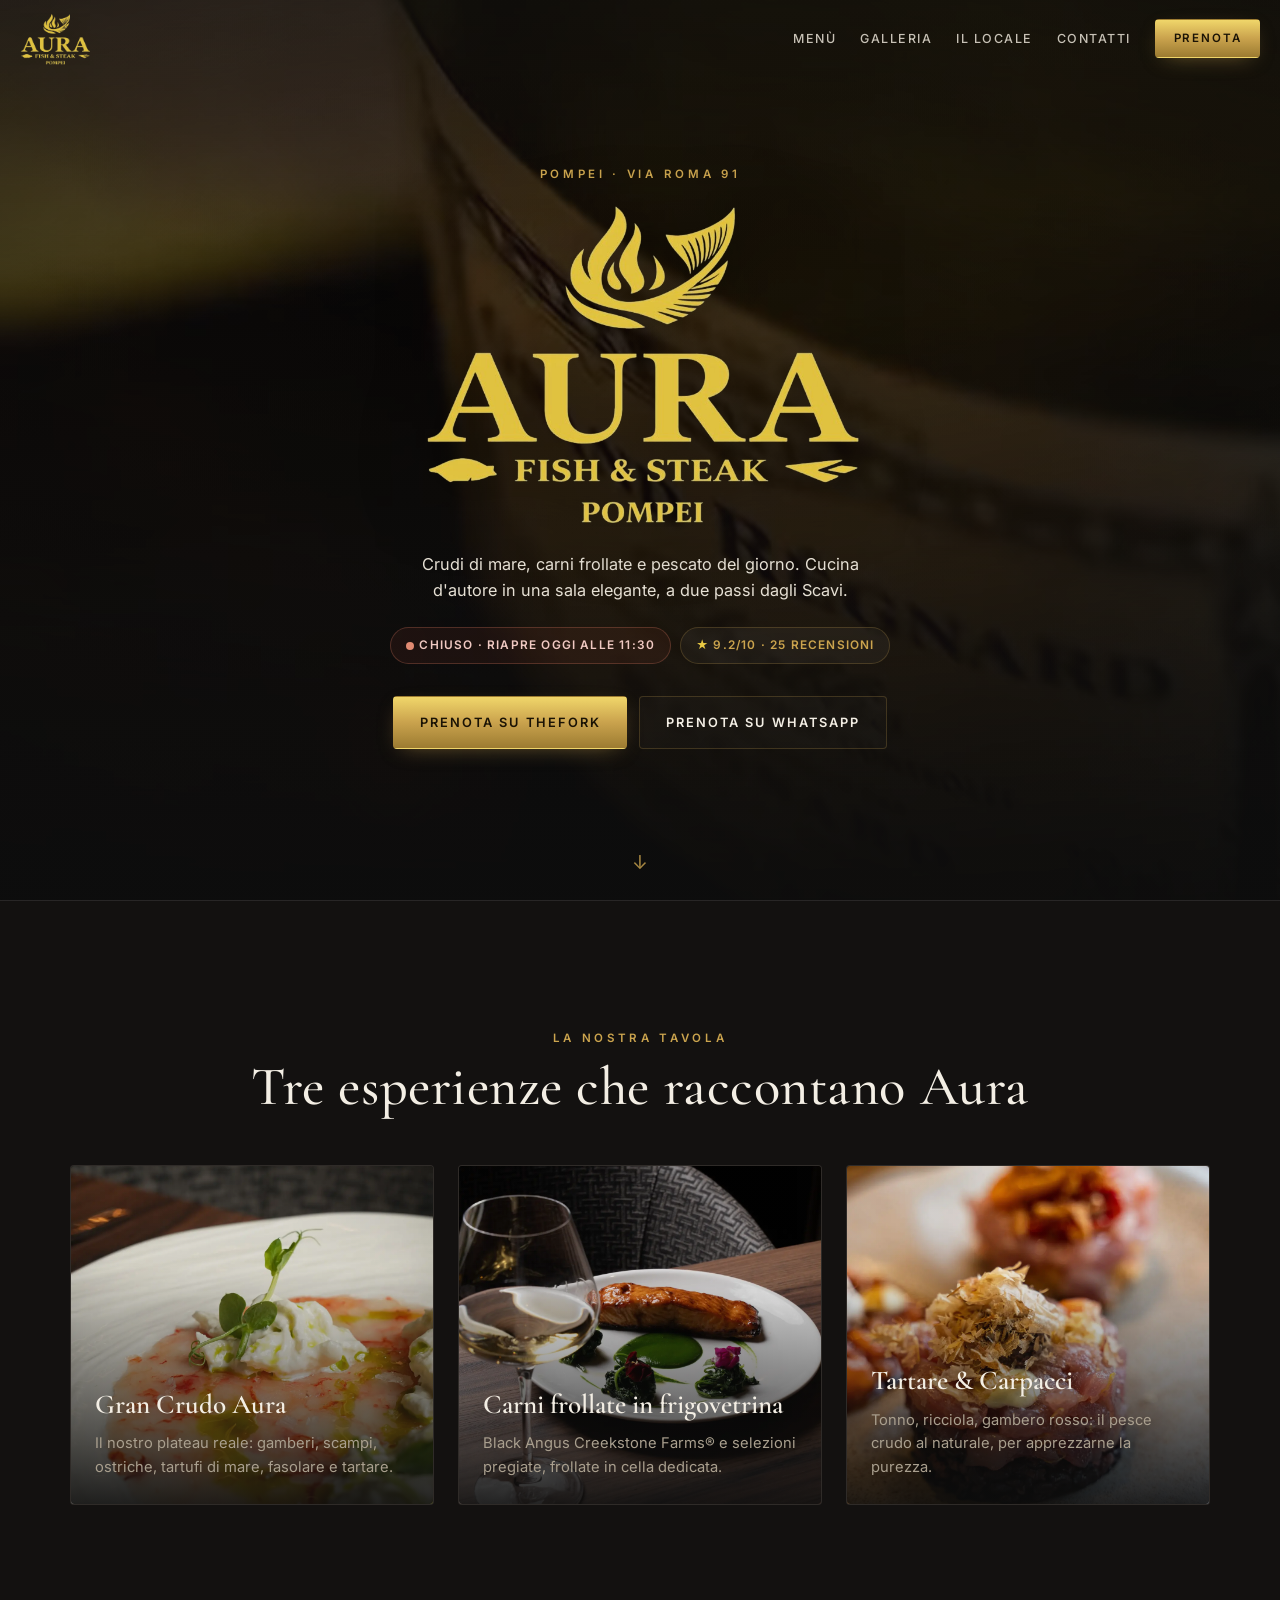
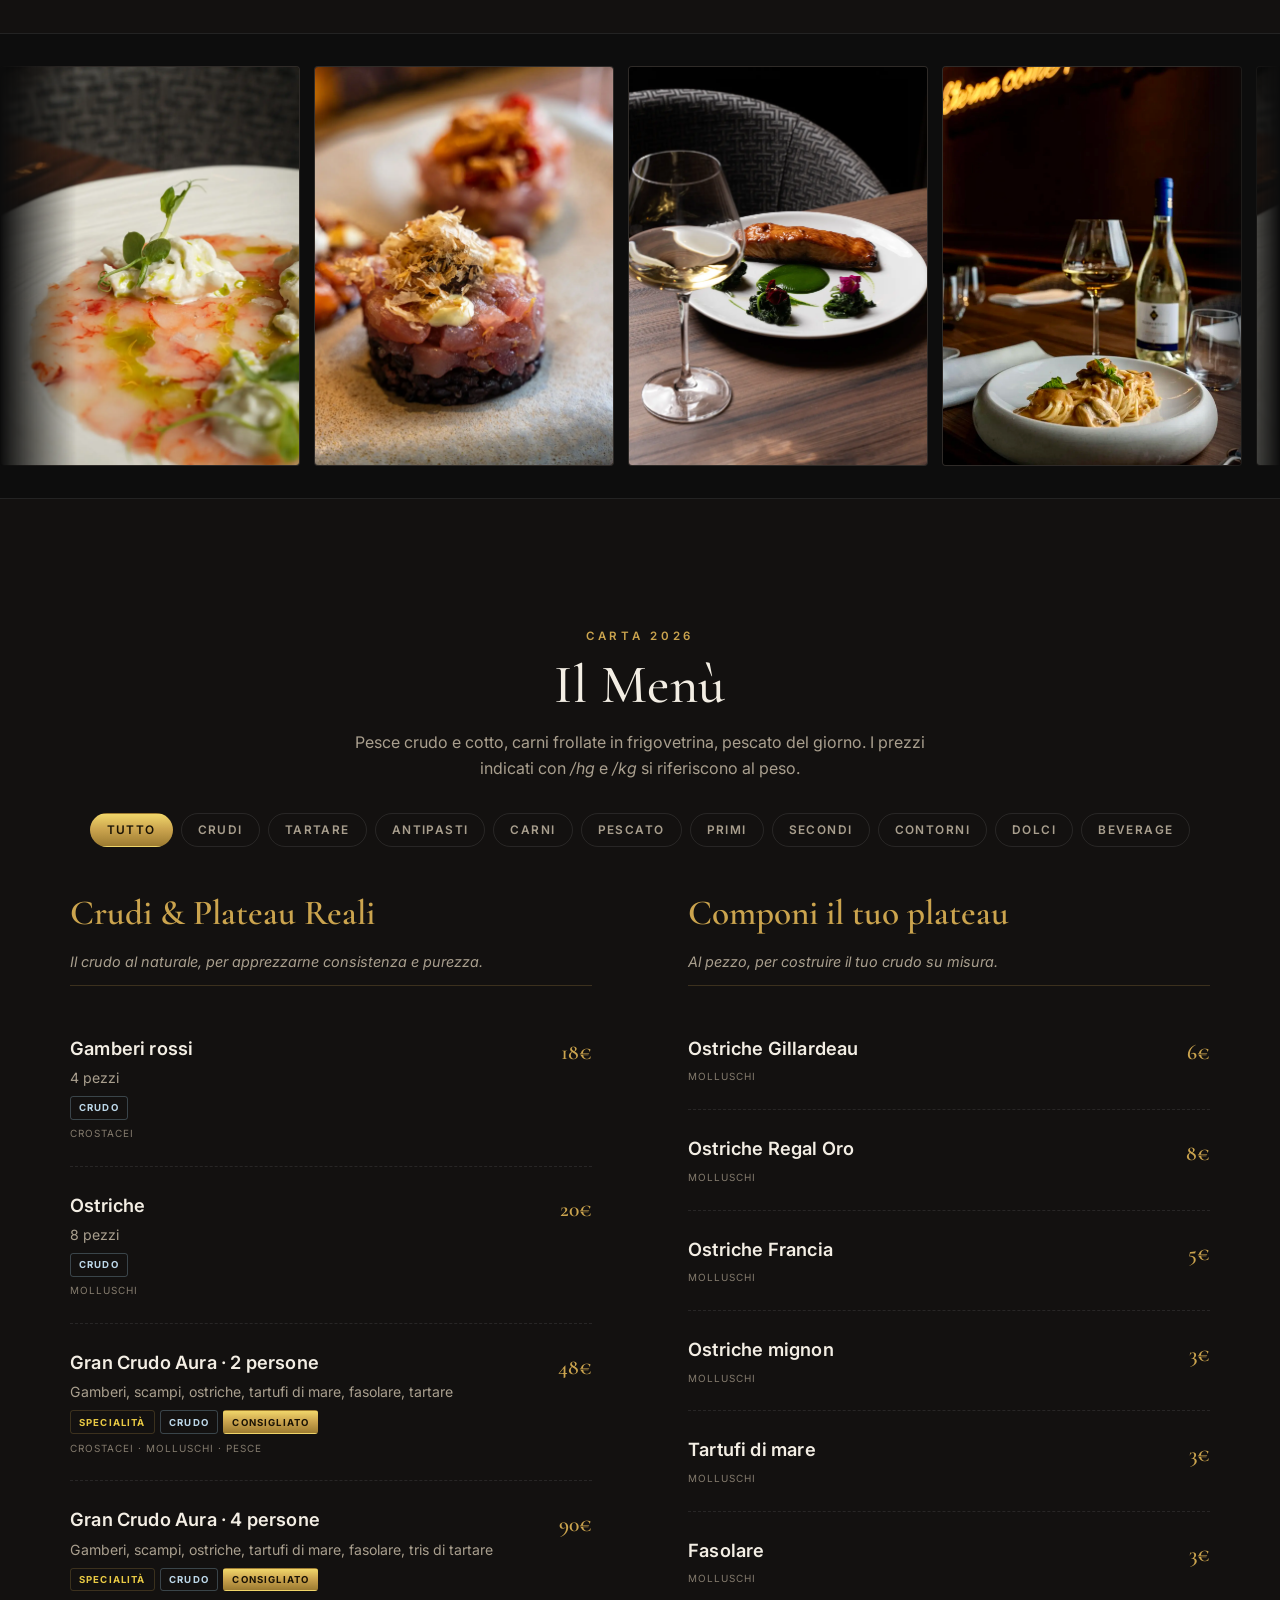
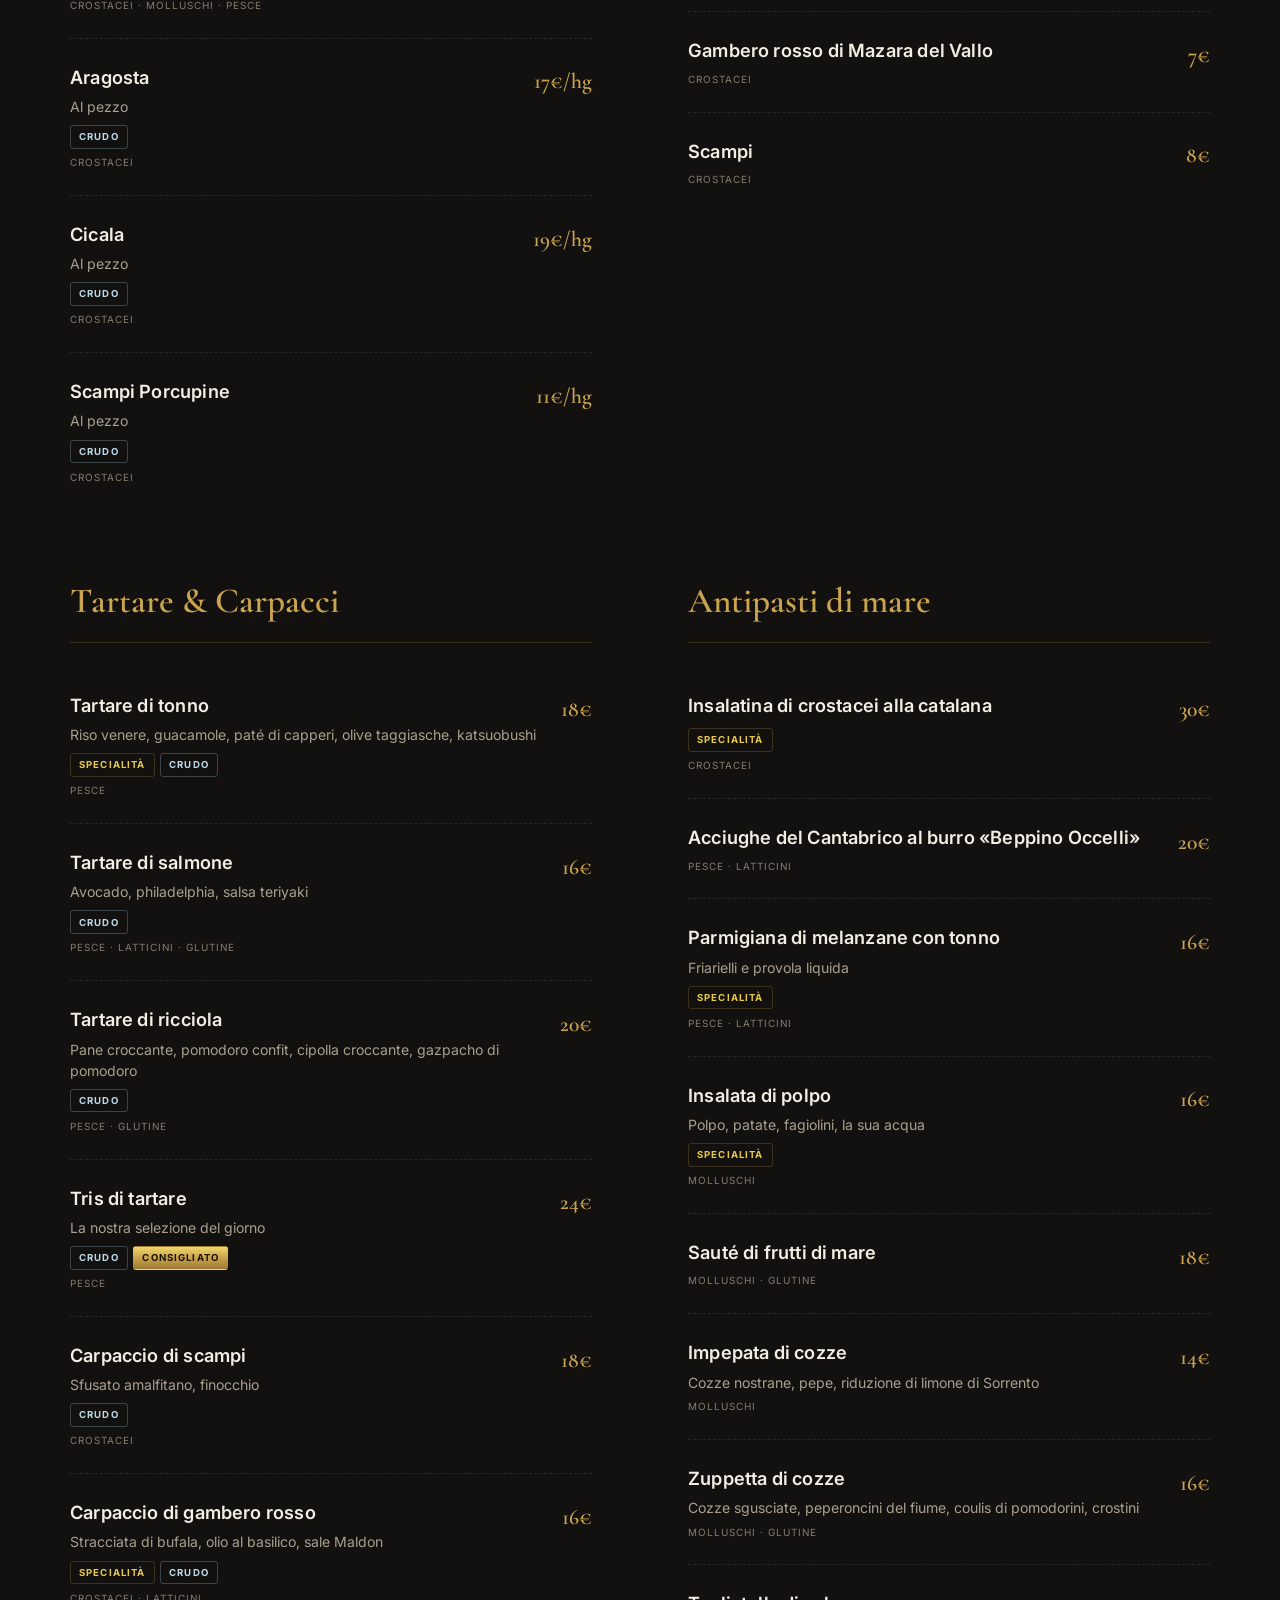
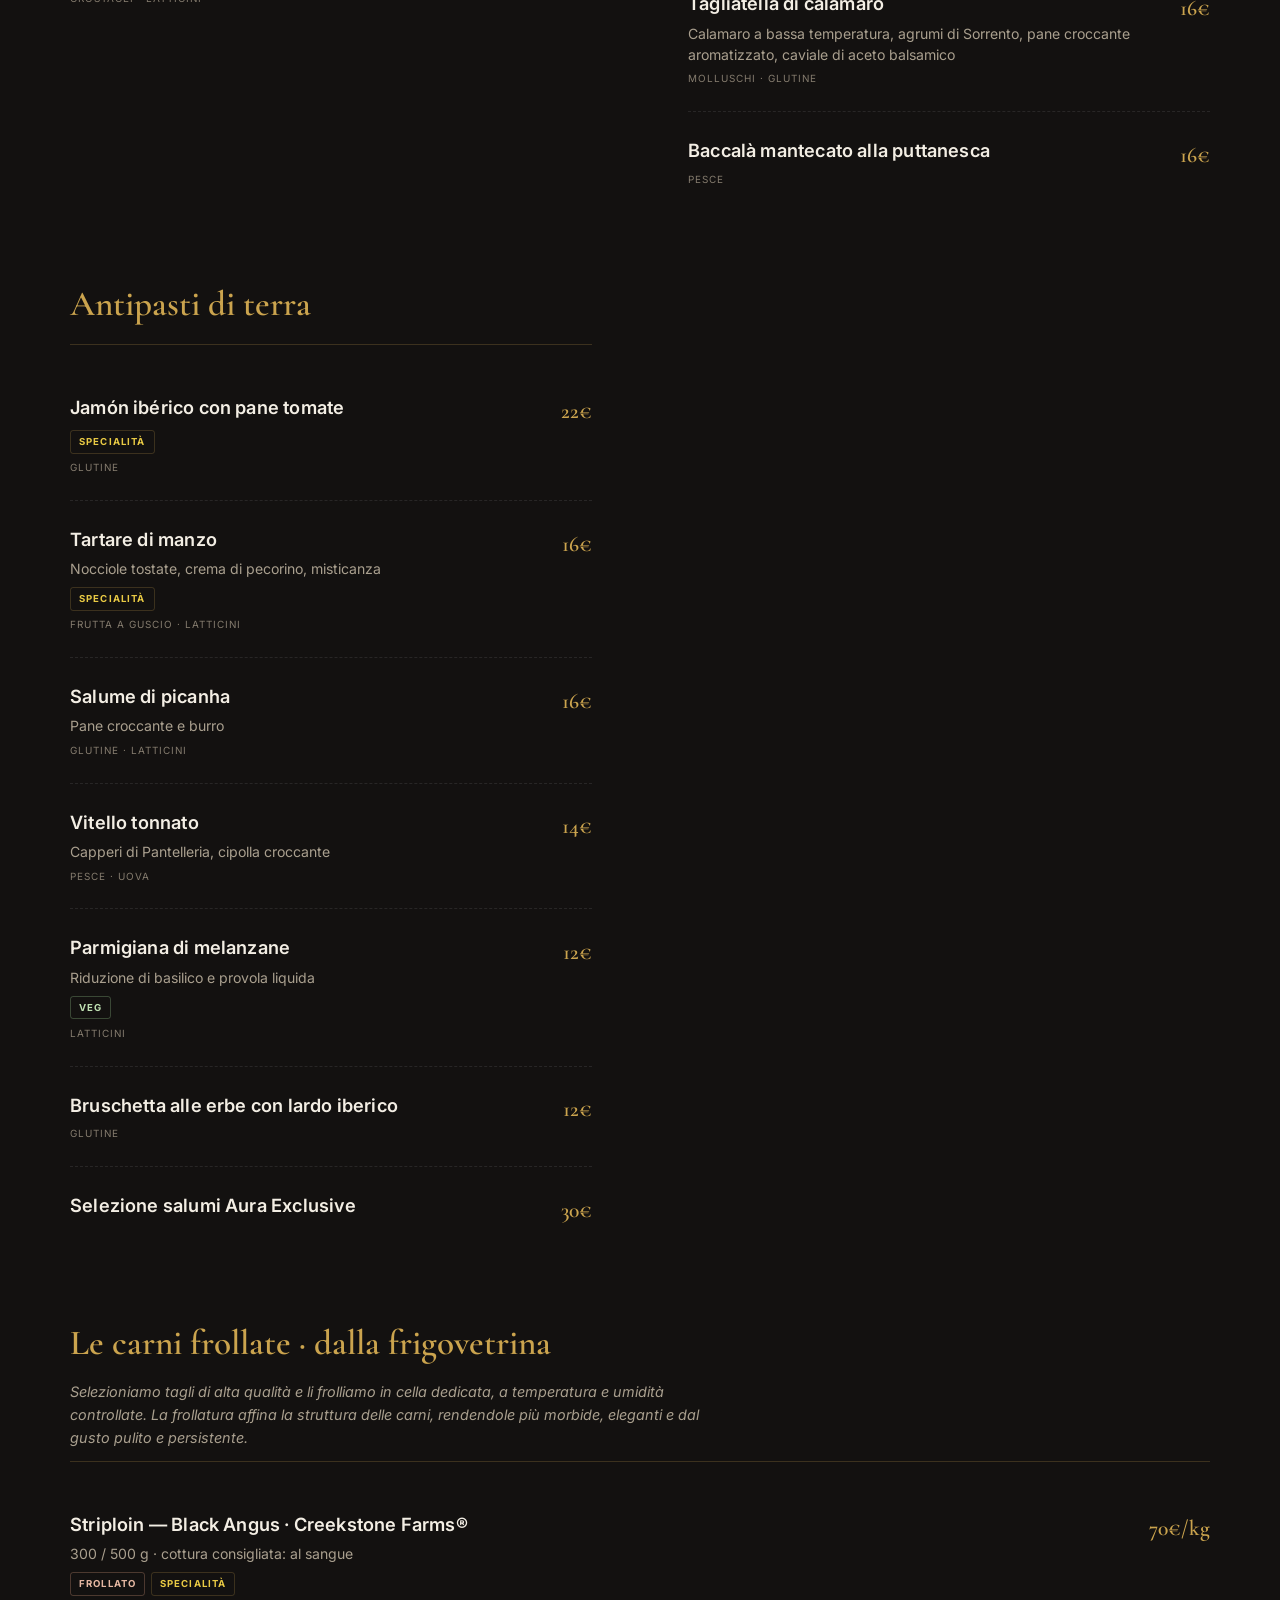
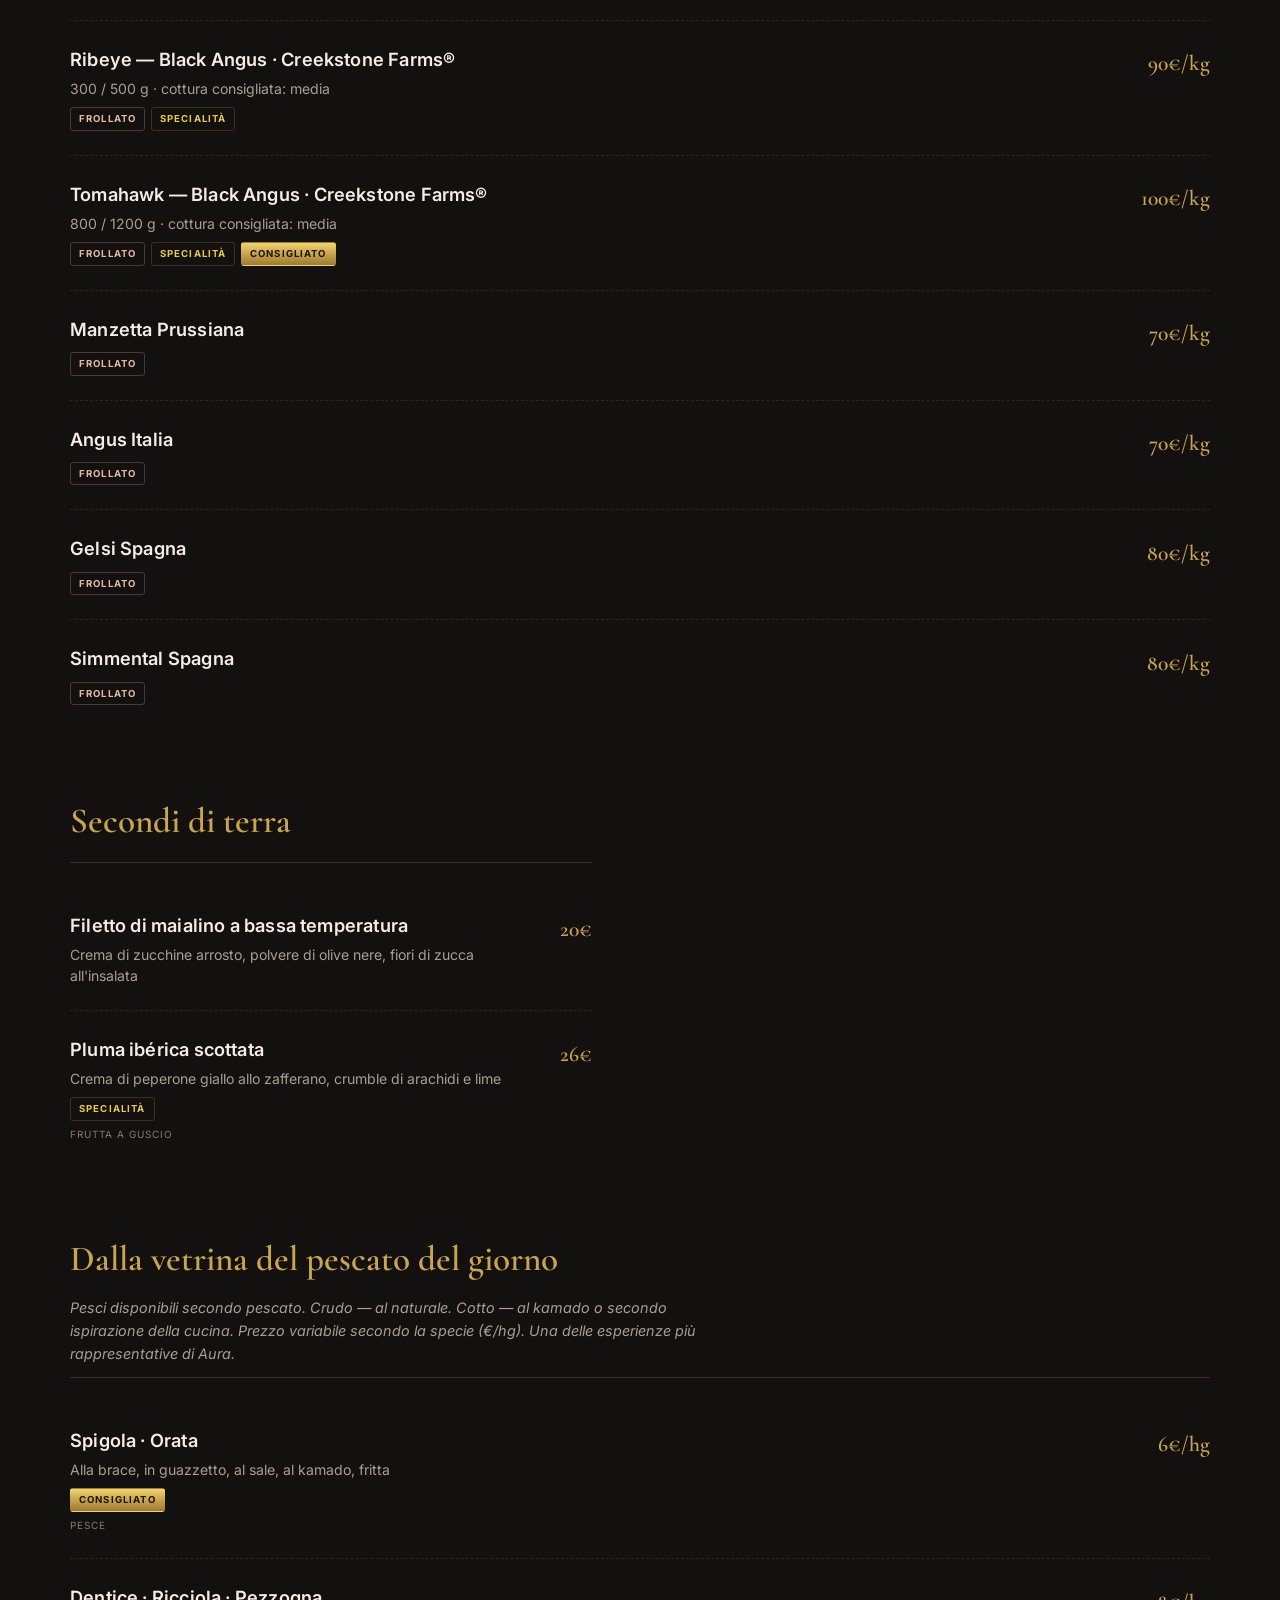
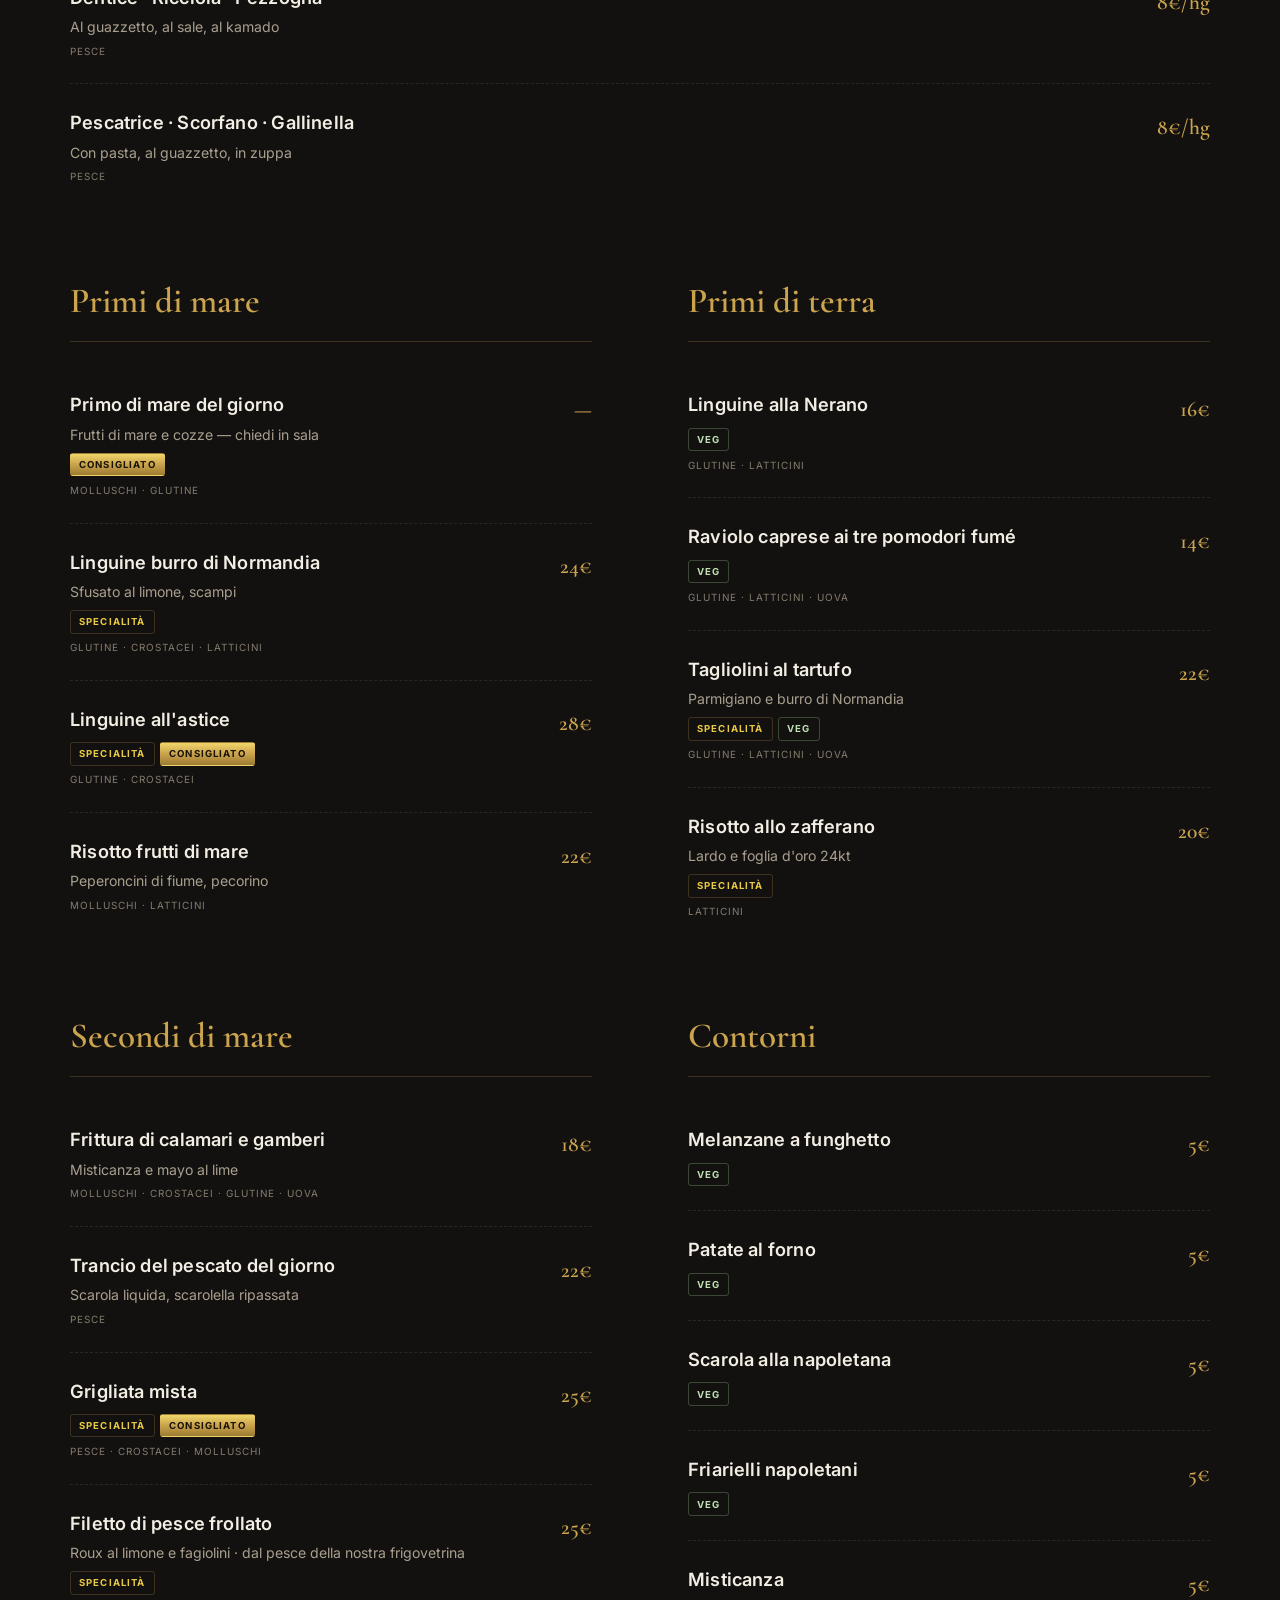
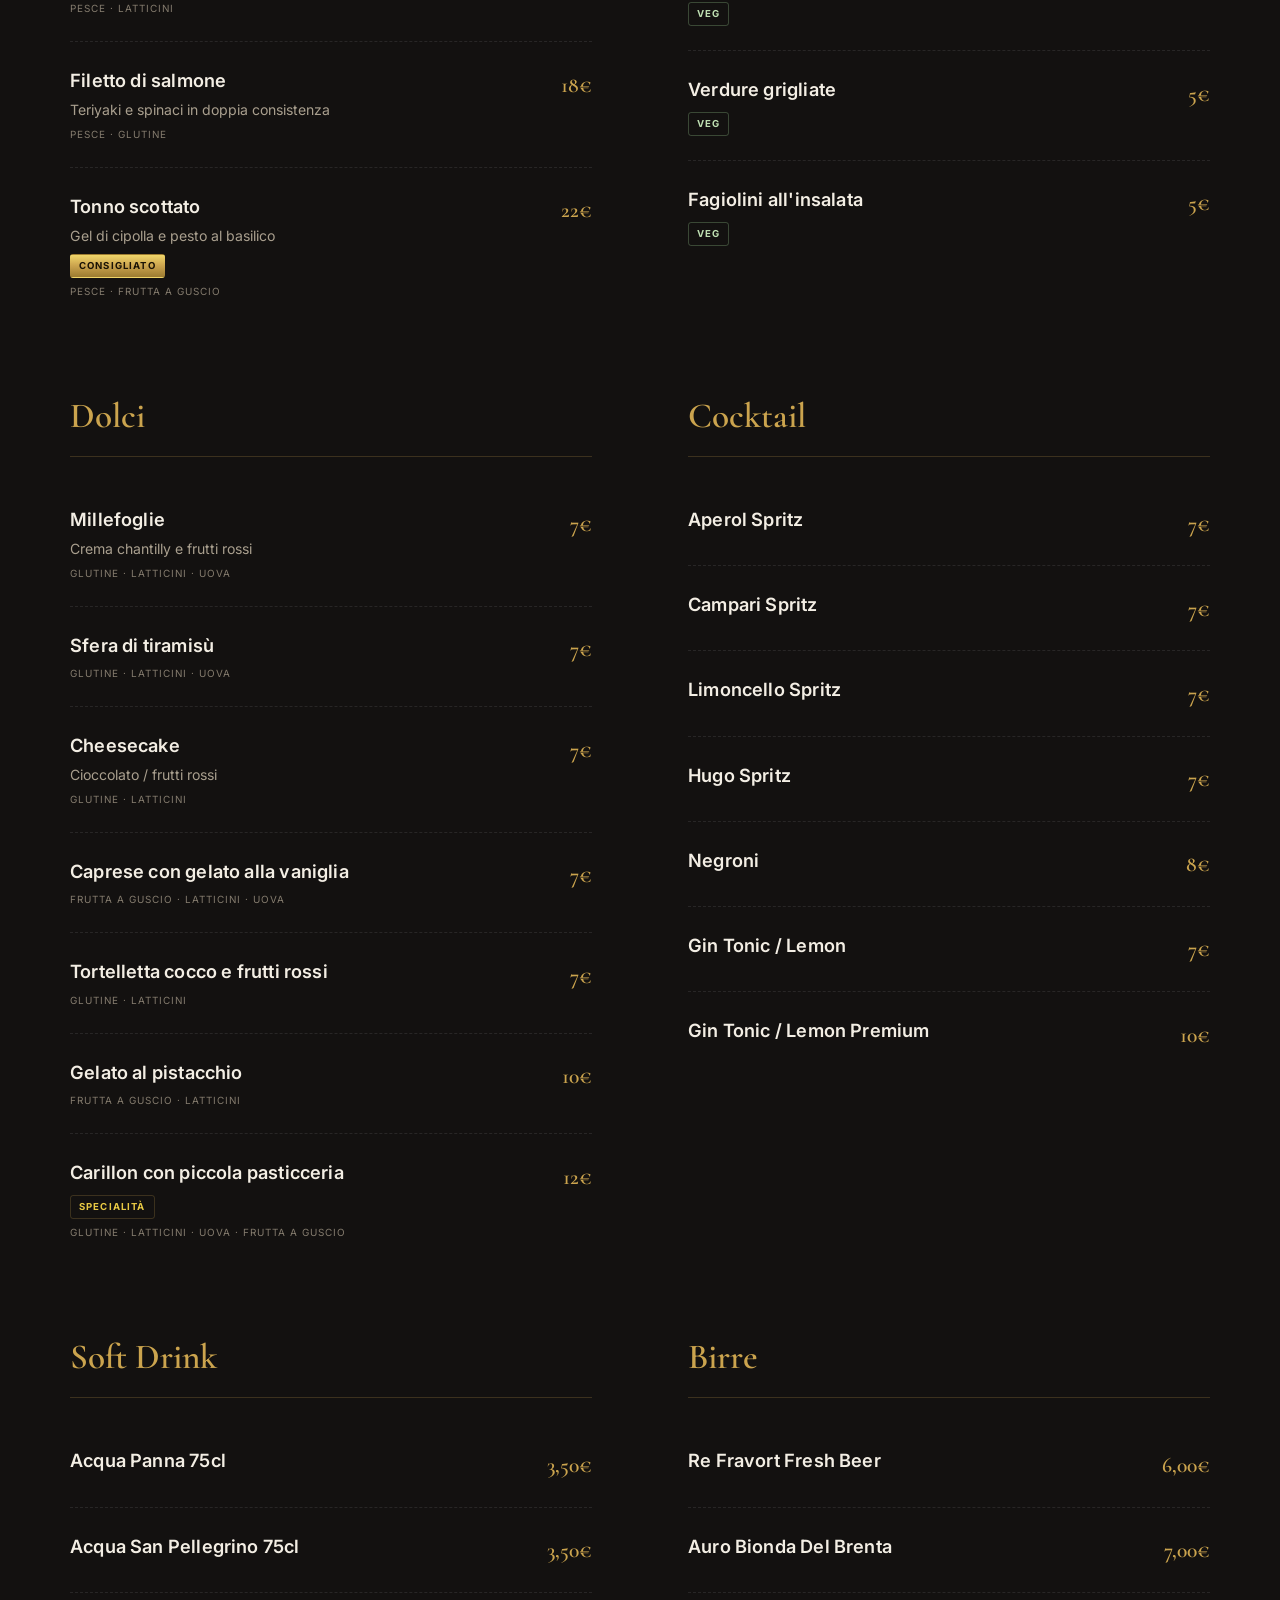
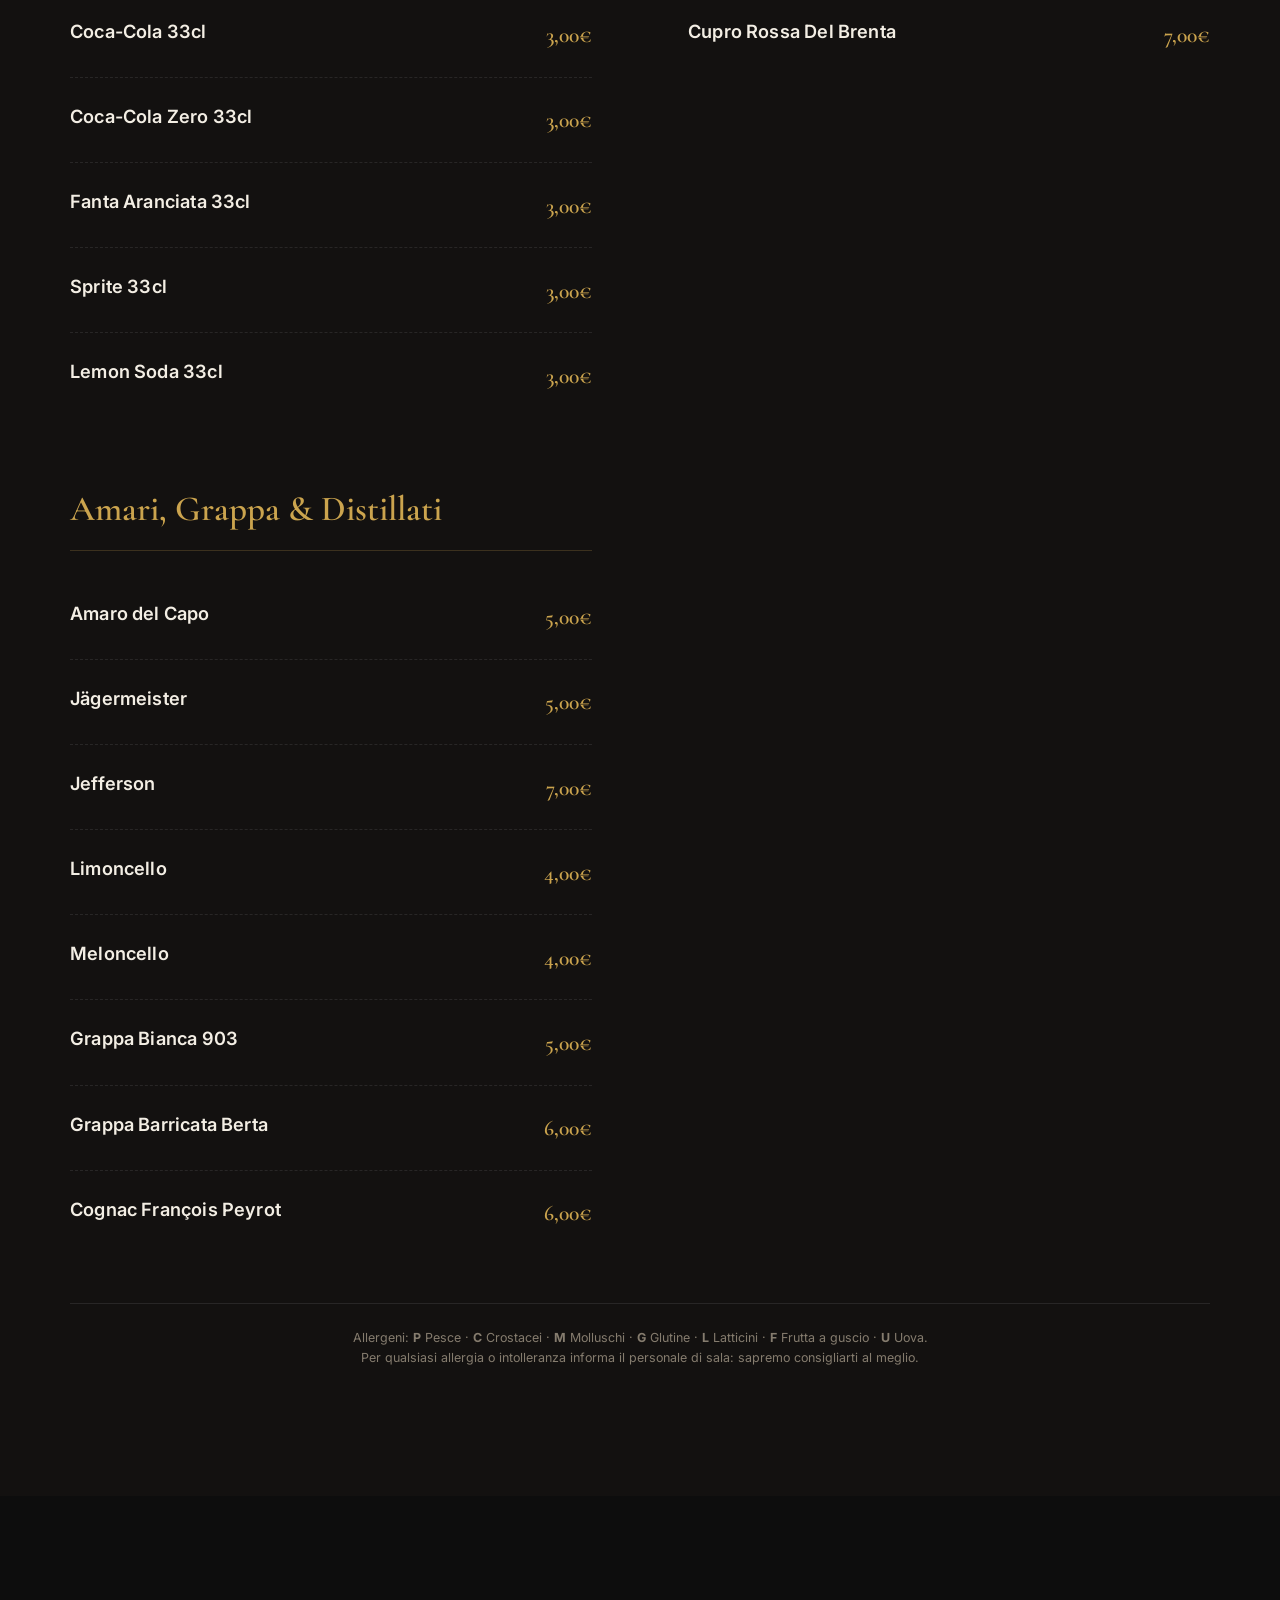
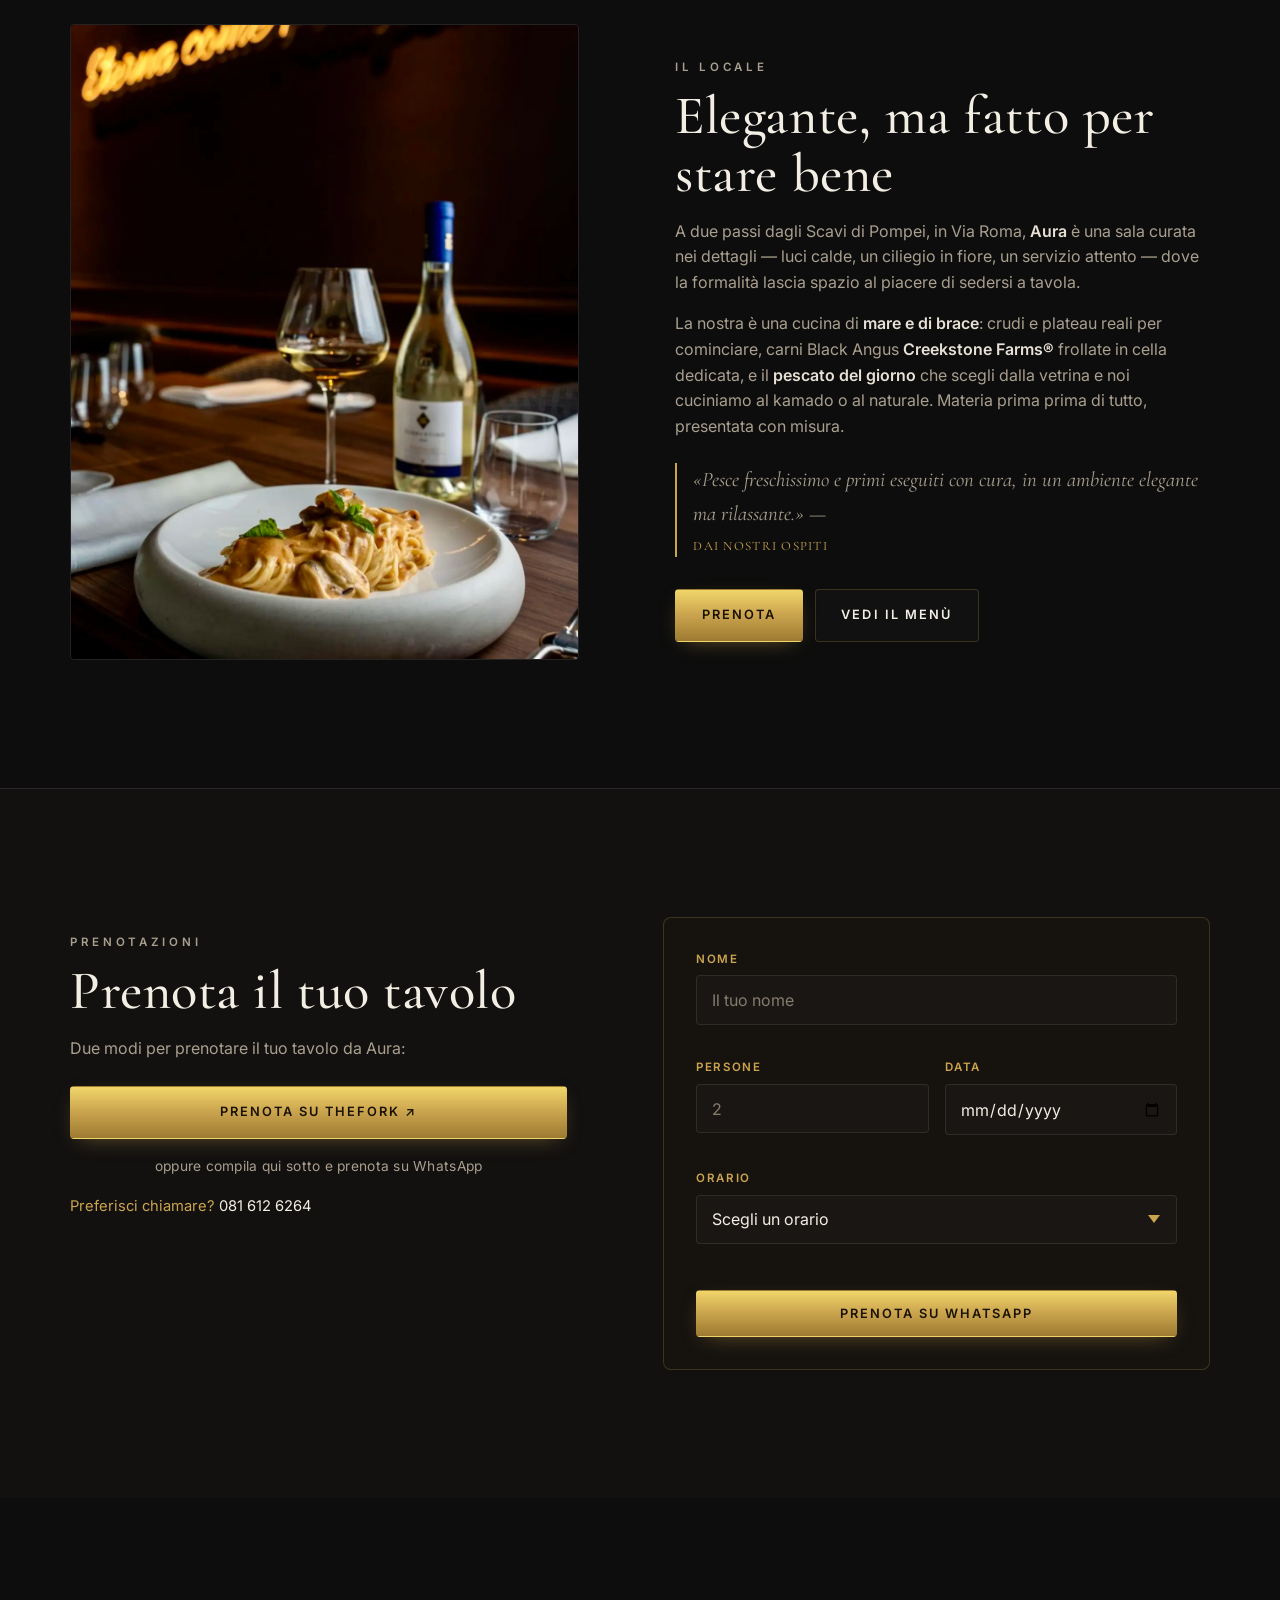
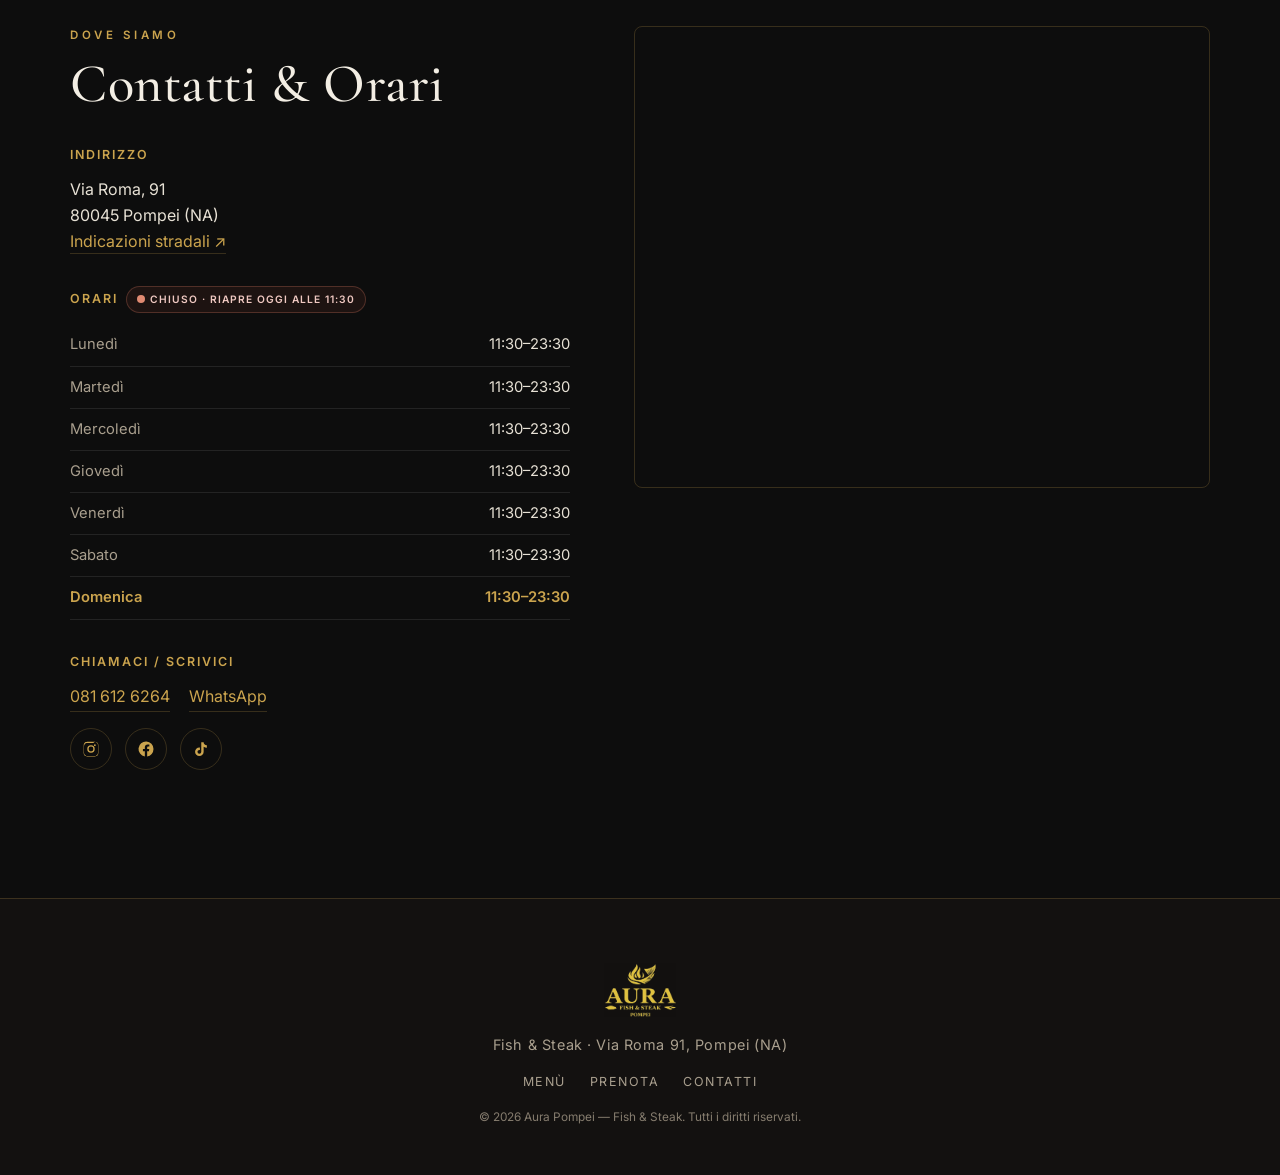
==== commit 9d1c4882: "Logo trasparente + CTA Prenota TheFork/WhatsApp" ====
--- a/index.html
+++ b/index.html
@@ -71,7 +71,7 @@
 <!-- ======================= HEADER ======================= -->
 <header class="site-header" id="top">
   <a href="#top" class="brand" aria-label="Aura Pompei — Fish & Steak">
-    <img src="assets/img/logo-aura.webp" alt="Aura Pompei" width="130" height="99" />
+    <img src="assets/img/logo-aura.png" alt="Aura Pompei" width="130" height="97" />
   </a>
   <nav class="nav" aria-label="Navigazione principale">
     <a href="#menu">Menù</a>
@@ -94,8 +94,7 @@
   <div class="hero-inner">
     <p class="eyebrow reveal">Pompei · Via Roma 91</p>
     <h1 class="hero-title reveal">
-      <span class="hero-name">AURA</span>
-      <span class="hero-sub">Fish &amp; Steak</span>
+      <img class="hero-logo" src="assets/img/logo-aura.png" alt="Aura Pompei — Fish &amp; Steak" width="754" height="562" />
     </h1>
     <p class="hero-hook reveal" id="heroHook"></p>
 
@@ -105,8 +104,8 @@
     </div>
 
     <div class="hero-cta reveal">
-      <a href="#prenota" class="btn btn-gold">Prenota un tavolo</a>
-      <a href="#" class="btn btn-ghost" id="heroCall">Chiama</a>
+      <a href="#" class="btn btn-gold" id="heroThefork" target="_blank" rel="noopener">Prenota su TheFork</a>
+      <a href="#" class="btn btn-ghost" id="heroWhatsapp" target="_blank" rel="noopener">Prenota su WhatsApp</a>
     </div>
   </div>
 
@@ -176,10 +175,12 @@
     <div class="prenota-intro">
       <p class="eyebrow">Prenotazioni</p>
       <h2 class="section-title">Prenota il tuo tavolo</h2>
-      <p>Compila i campi: apriremo <strong>WhatsApp</strong> con il messaggio già pronto,
-         dovrai solo premere invio. Ti confermeremo il tavolo in chat.</p>
+      <p>Due modi per prenotare il tuo tavolo da Aura:</p>
+      <div class="prenota-options">
+        <a id="prenotaThefork" href="#" target="_blank" rel="noopener" class="btn btn-gold btn-block">Prenota su TheFork ↗</a>
+        <span class="prenota-or">oppure compila qui sotto e prenota su WhatsApp</span>
+      </div>
       <ul class="prenota-alt">
-        <li><a id="prenotaThefork" href="#" target="_blank" rel="noopener">Prenota online su TheFork ↗</a></li>
         <li><a id="prenotaCall" href="#">Preferisci chiamare? <span></span></a></li>
       </ul>
     </div>
@@ -254,7 +255,7 @@
 <!-- ======================= FOOTER ======================= -->
 <footer class="site-footer">
   <div class="wrap footer-inner">
-    <img src="assets/img/logo-aura.webp" alt="Aura Pompei" width="110" height="84" class="footer-logo" />
+    <img src="assets/img/logo-aura.png" alt="Aura Pompei" width="110" height="82" class="footer-logo" />
     <p class="footer-tag">Fish &amp; Steak · Via Roma 91, Pompei (NA)</p>
     <nav class="footer-nav" aria-label="Navigazione footer">
       <a href="#menu">Menù</a>
--- a/css/styles.css
+++ b/css/styles.css
@@ -142,6 +142,10 @@
 }
 .hero-inner { position: relative; z-index: 2; max-width: 760px; }
 .hero-title { margin: var(--s4) 0 var(--s5); }
+.hero-logo {
+  width: min(80vw, 440px); height: auto; margin: 0 auto;
+  filter: drop-shadow(0 6px 34px rgba(0,0,0,.6));
+}
 .hero-name {
   display: block;
   font-family: var(--serif); font-weight: 600;
@@ -320,7 +324,13 @@
 .prenota-grid { display: grid; gap: var(--s7); align-items: start; }
 .prenota-intro p { color: var(--muted); margin-top: var(--s4); }
 .prenota-intro strong { color: var(--text); }
-.prenota-alt { margin-top: var(--s5); display: grid; gap: .6rem; }
+.prenota-options { margin-top: var(--s5); }
+.prenota-options .btn-block { width: 100%; }
+.prenota-or {
+  display: block; text-align: center; margin-top: var(--s4);
+  color: var(--muted); font-size: .86rem; letter-spacing: .02em;
+}
+.prenota-alt { margin-top: var(--s4); display: grid; gap: .6rem; }
 .prenota-alt a { color: var(--gold); font-size: .92rem; }
 .prenota-alt a span { color: var(--cream); }
 
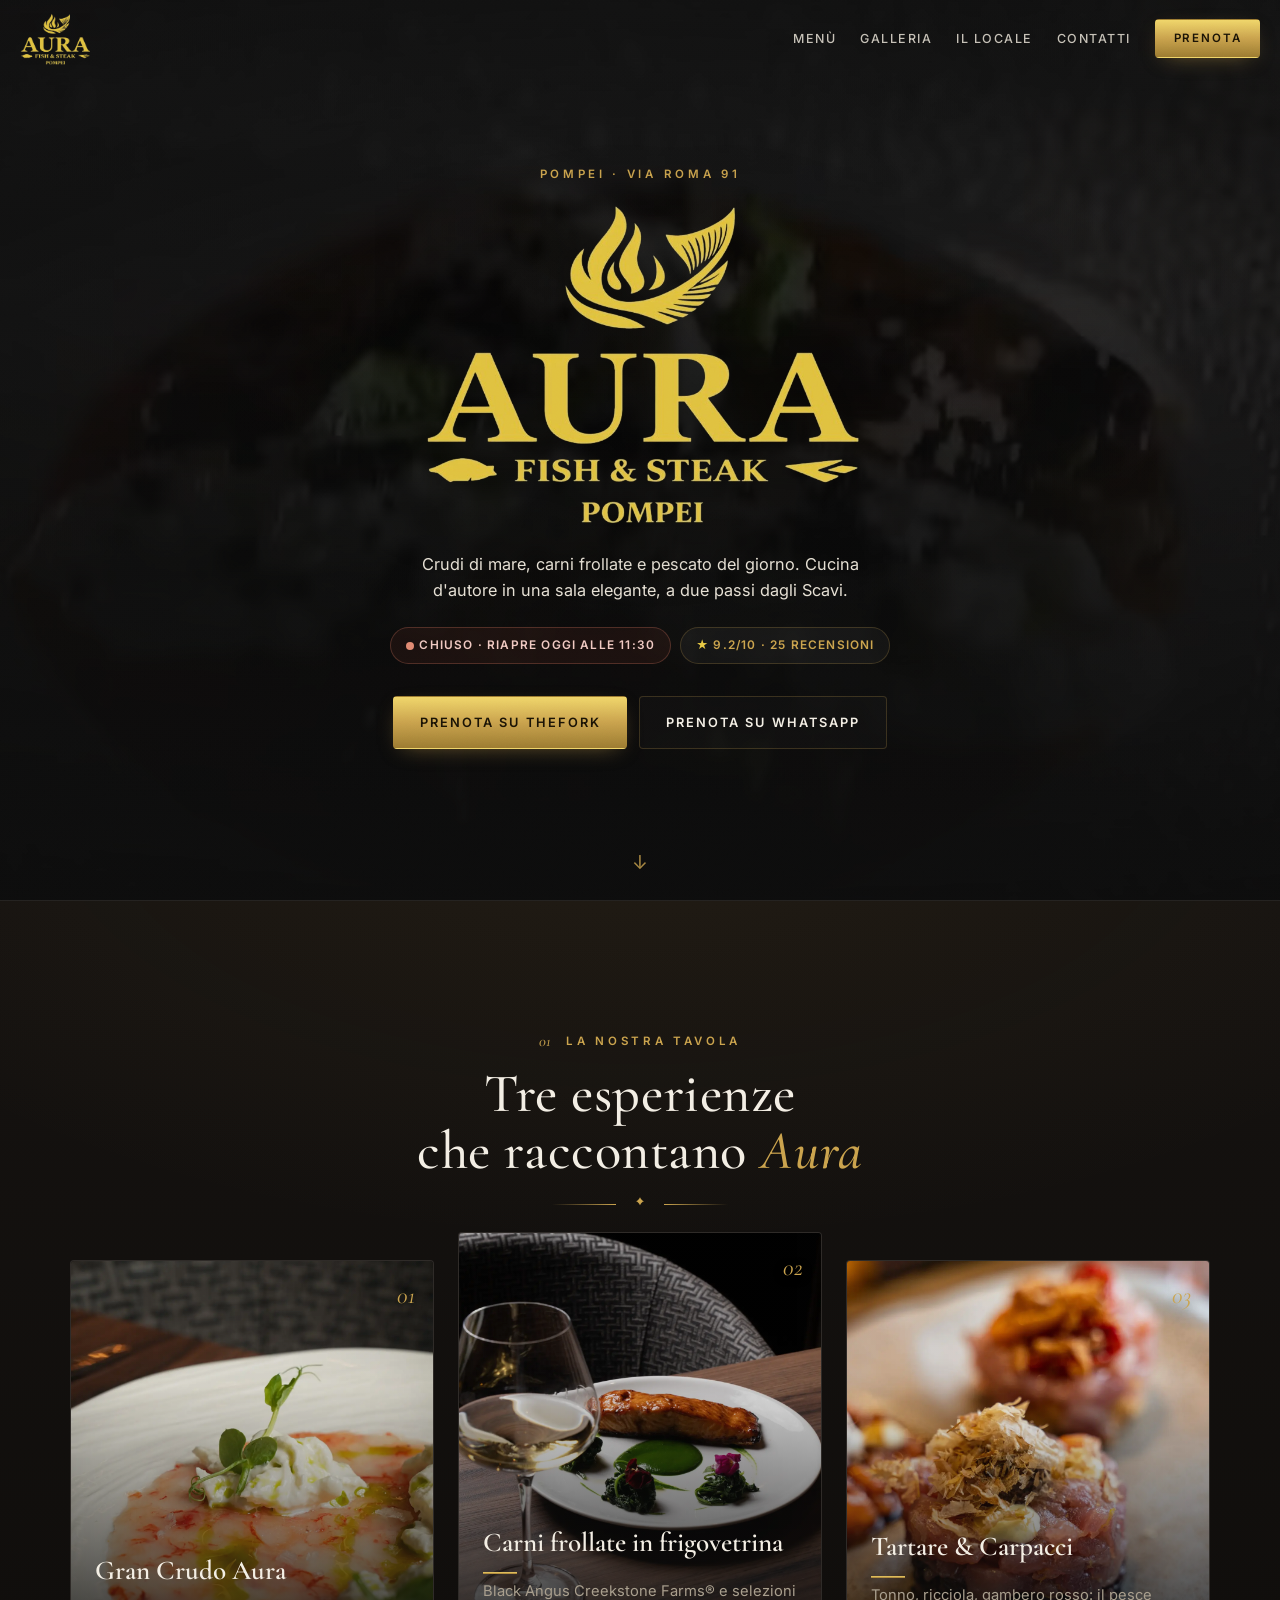
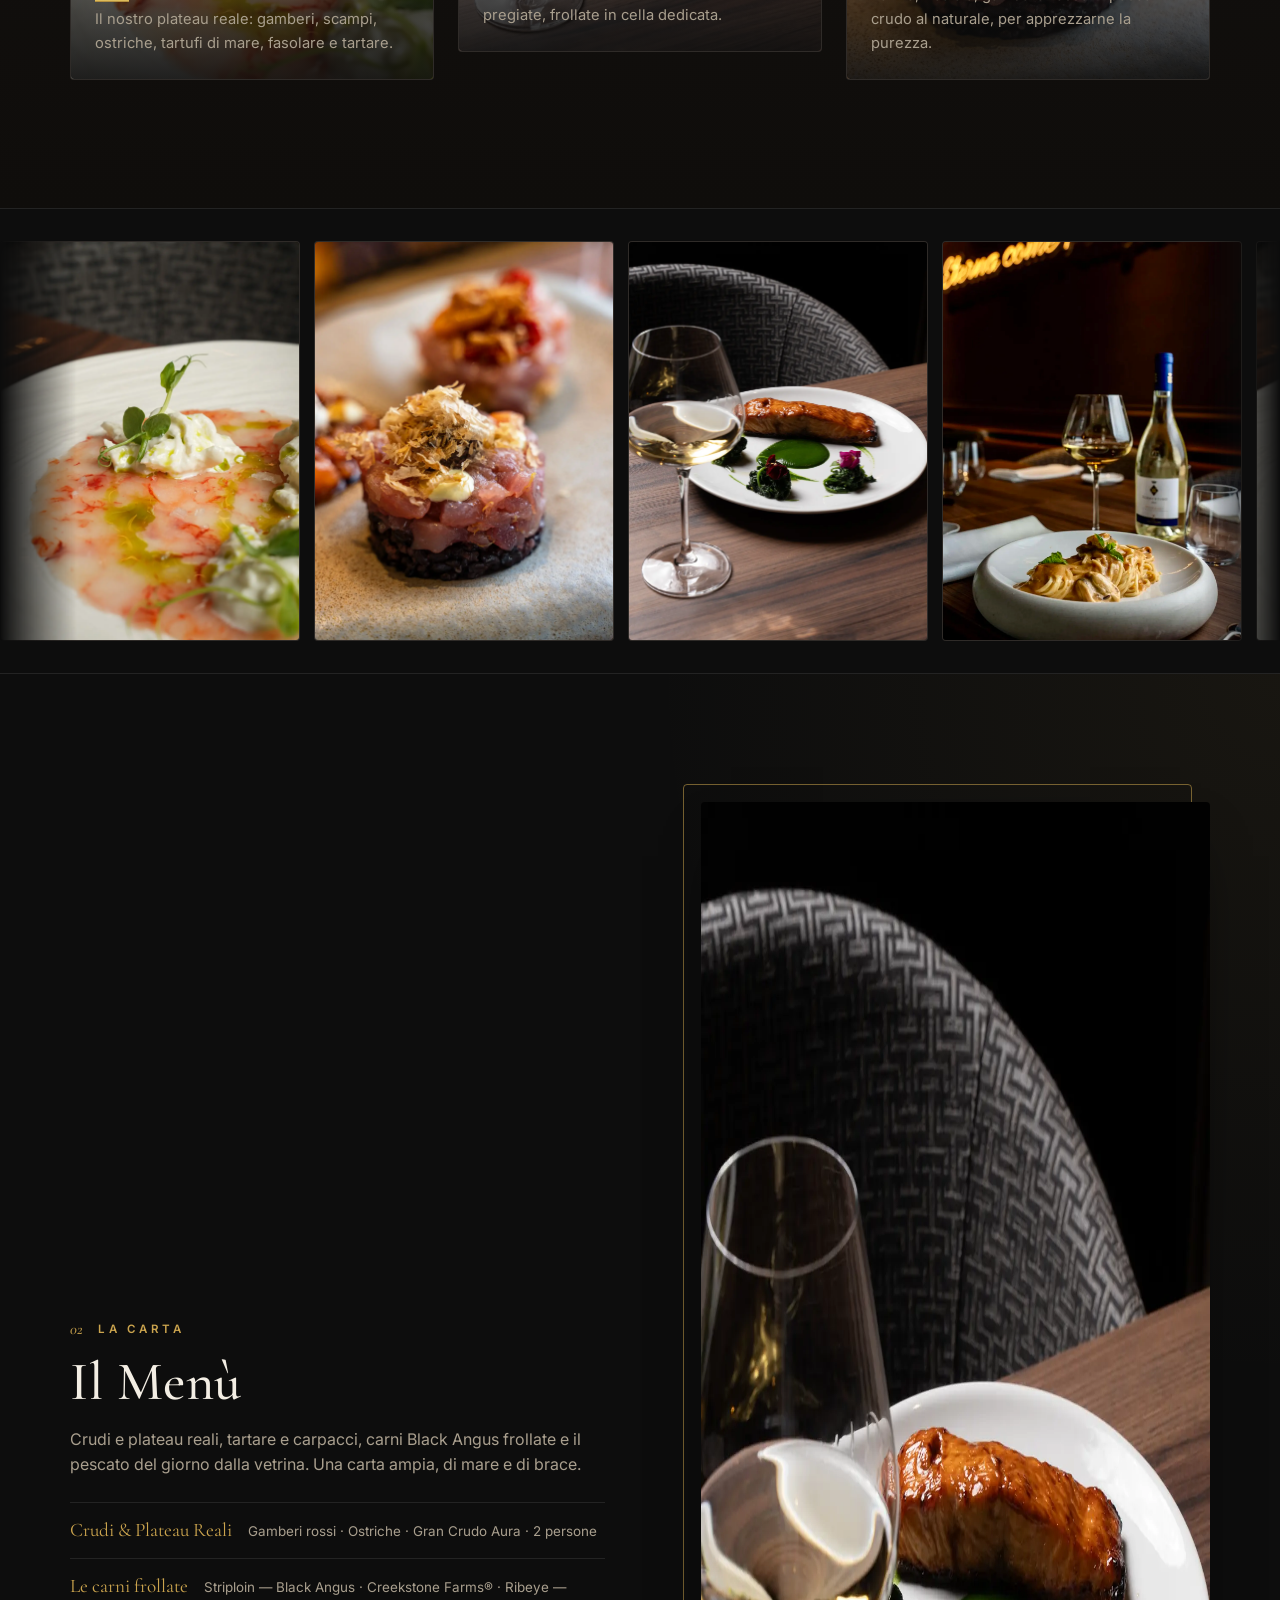
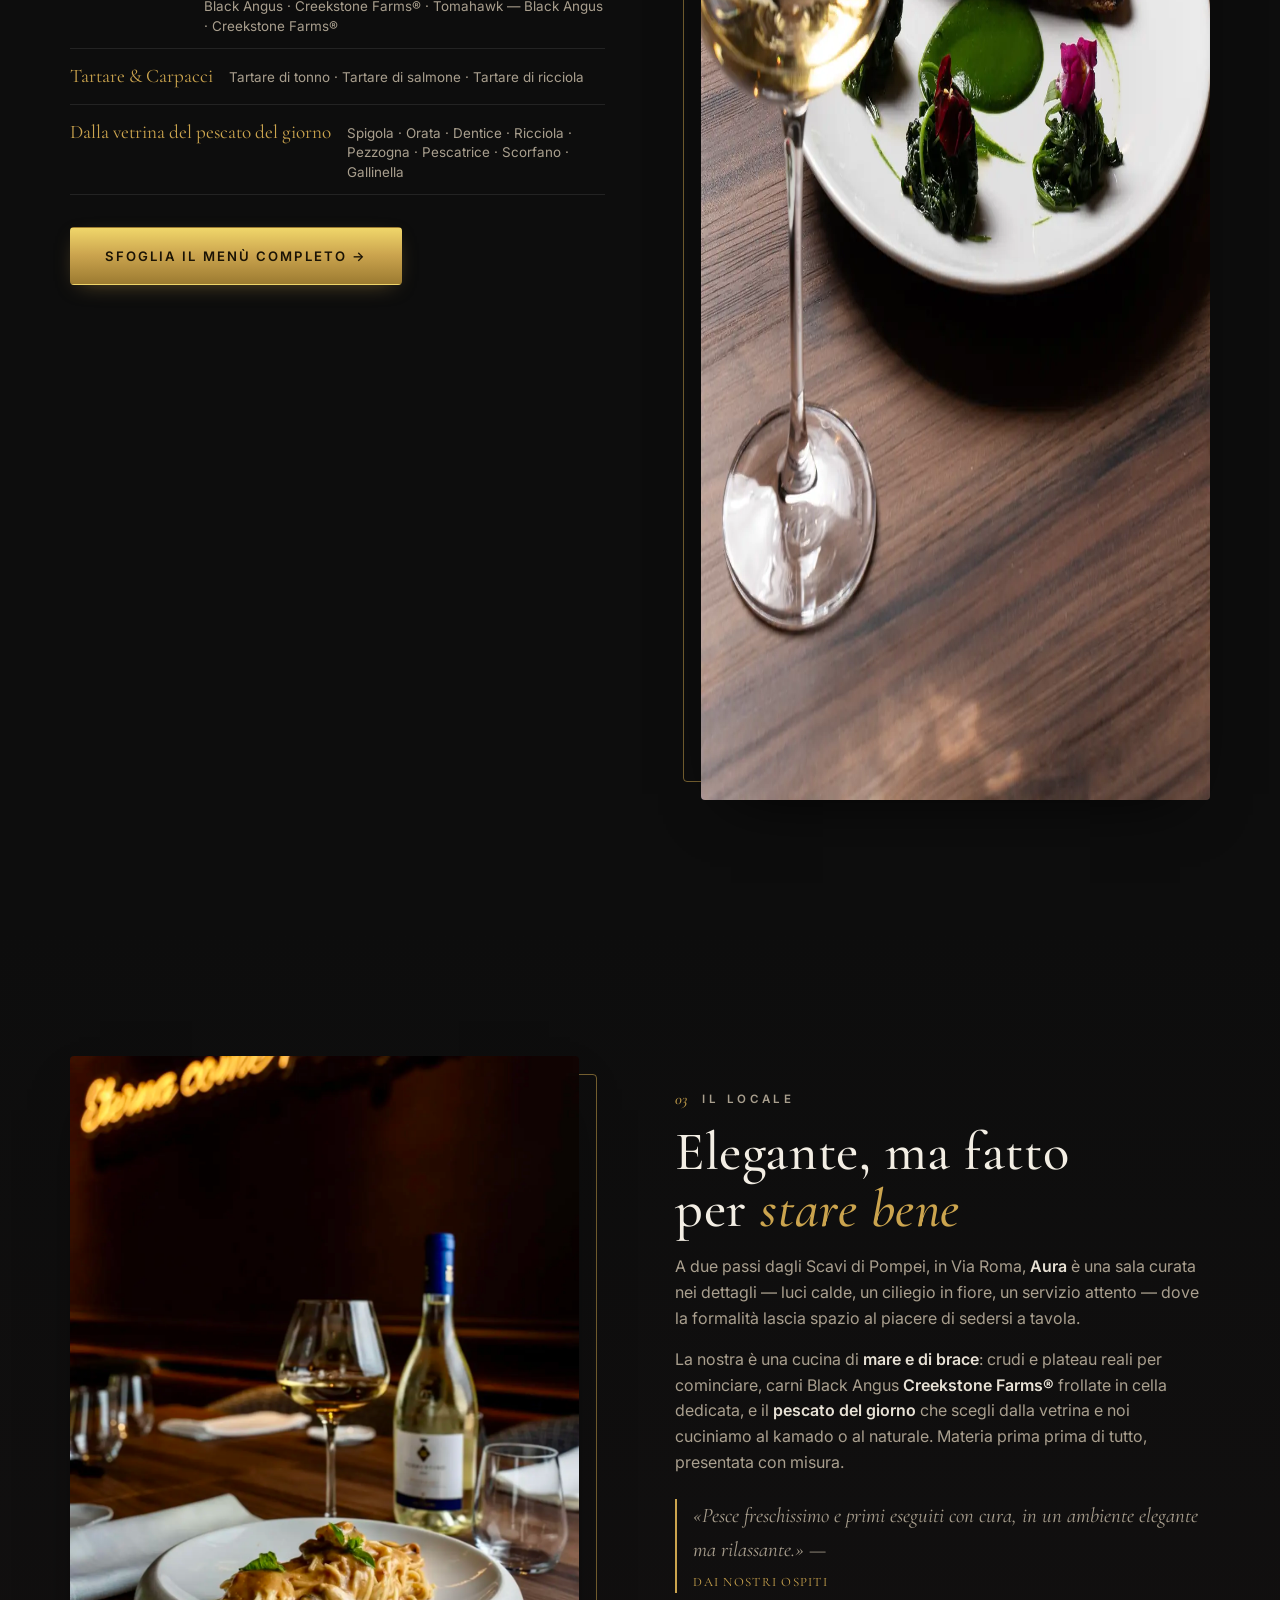
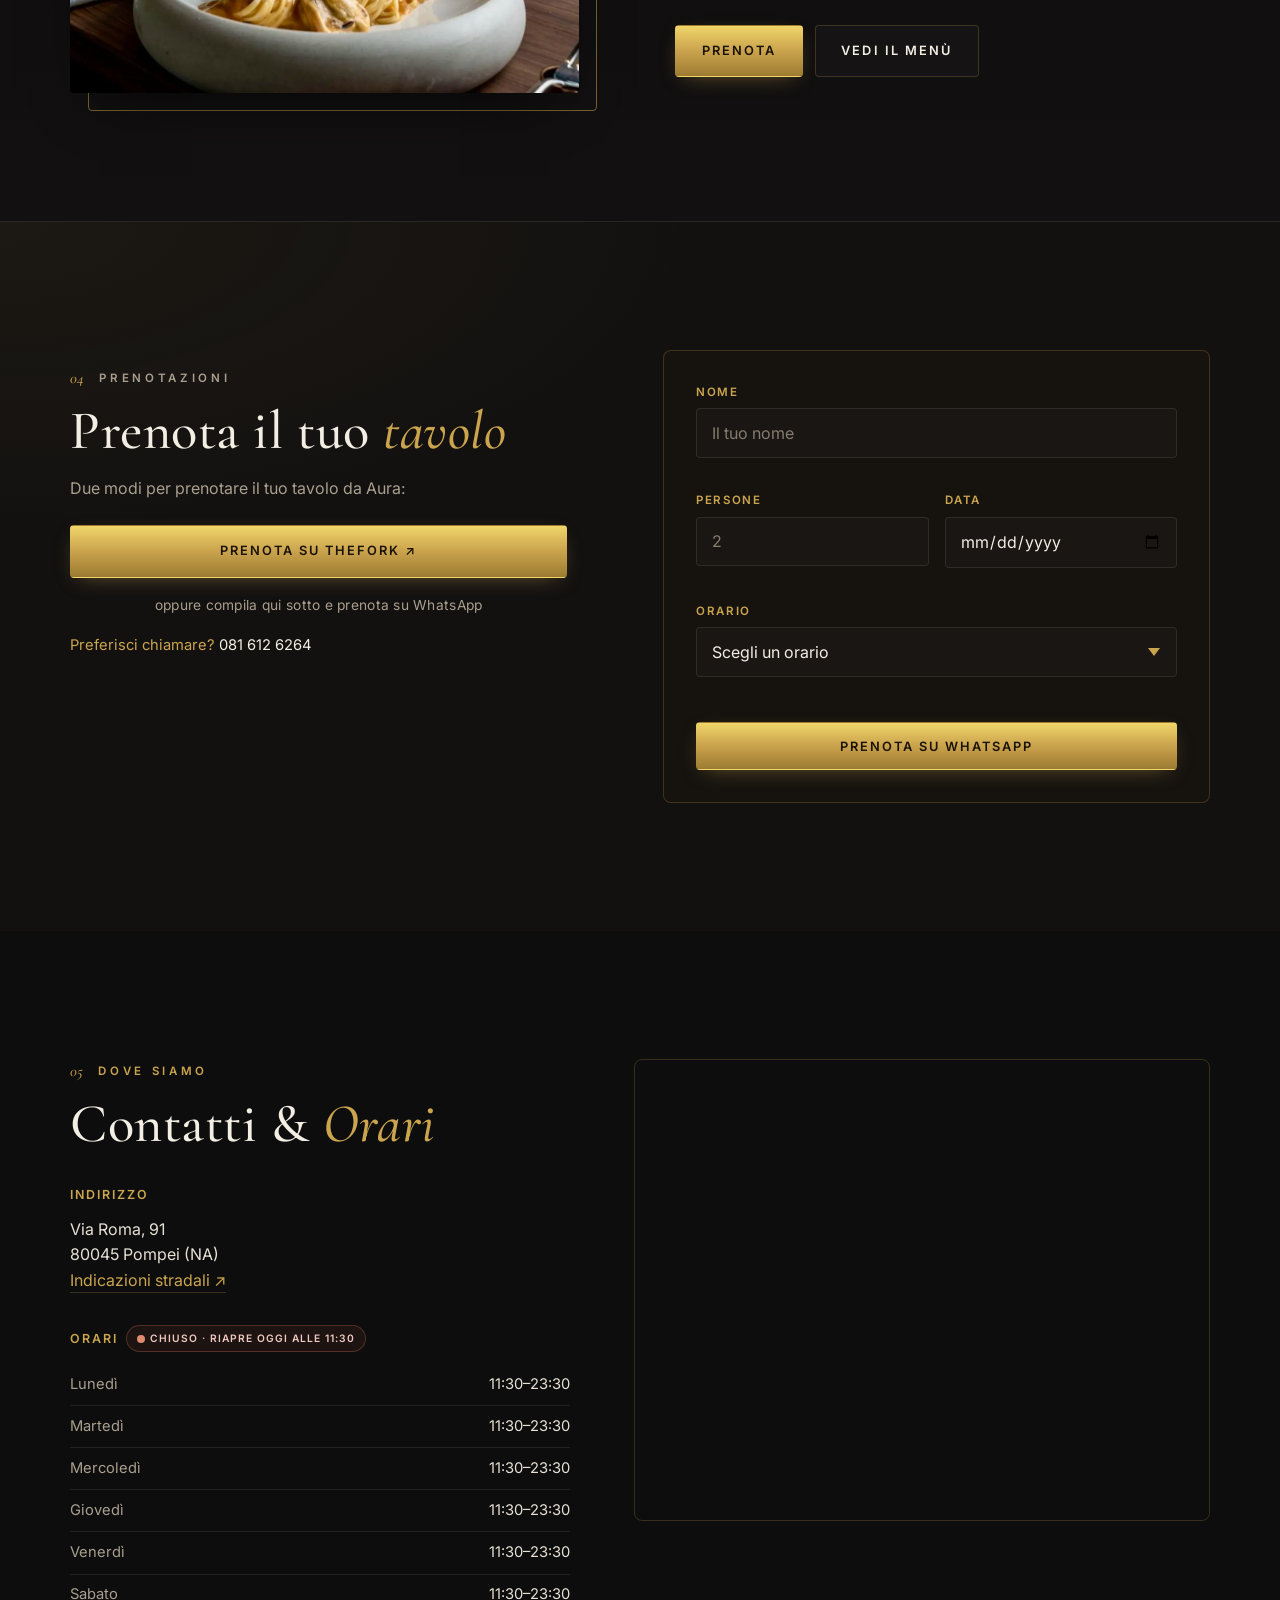
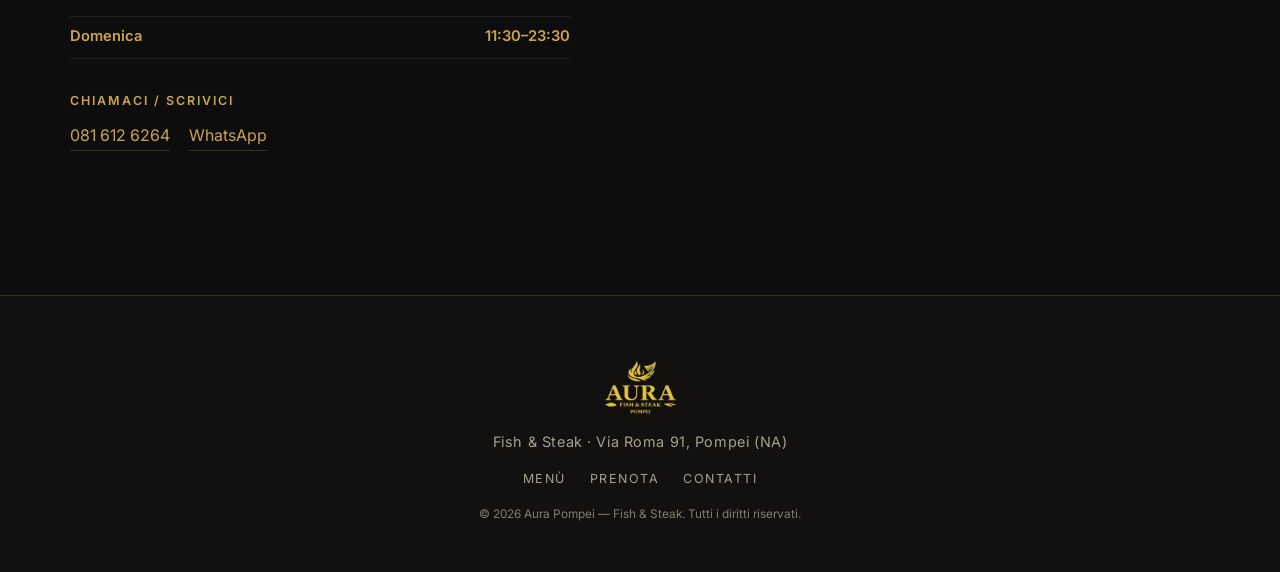
==== commit b4b56ed7: "Menu su pagina separata + rifinitura design" ====
--- a/index.html
+++ b/index.html
@@ -74,7 +74,7 @@
     <img src="assets/img/logo-aura.png" alt="Aura Pompei" width="130" height="97" />
   </a>
   <nav class="nav" aria-label="Navigazione principale">
-    <a href="#menu">Menù</a>
+    <a href="menu.html">Menù</a>
     <a href="#galleria">Galleria</a>
     <a href="#storia">Il locale</a>
     <a href="#contatti">Contatti</a>
@@ -105,7 +105,7 @@
 
     <div class="hero-cta reveal">
       <a href="#" class="btn btn-gold" id="heroThefork" target="_blank" rel="noopener">Prenota su TheFork</a>
-      <a href="#" class="btn btn-ghost" id="heroWhatsapp" target="_blank" rel="noopener">Prenota su WhatsApp</a>
+      <a href="#prenota" class="btn btn-ghost">Prenota su WhatsApp</a>
     </div>
   </div>
 
@@ -115,8 +115,9 @@
 <!-- ======================= EVIDENZA / SIGNATURES ======================= -->
 <section class="section signatures" id="evidenza">
   <div class="wrap">
-    <p class="eyebrow center">La nostra tavola</p>
-    <h2 class="section-title center">Tre esperienze che raccontano Aura</h2>
+    <p class="eyebrow center"><span class="num">01</span> La nostra tavola</p>
+    <h2 class="section-title center">Tre esperienze<br>che raccontano <em>Aura</em></h2>
+    <div class="ornament center" aria-hidden="true"><span></span><svg viewBox="0 0 24 24" width="16" height="16"><path fill="currentColor" d="M12 2c1.6 3.5 3.2 5 6 6-2.8 1-4.4 2.5-6 6-1.6-3.5-3.2-5-6-6 2.8-1 4.4-2.5 6-6Z"/></svg><span></span></div>
     <div class="sig-grid" id="sigGrid"></div>
   </div>
 </section>
@@ -128,18 +129,21 @@
   </div>
 </section>
 
-<!-- ======================= MENU ======================= -->
-<section class="section menu" id="menu">
-  <div class="wrap">
-    <p class="eyebrow center">Carta 2026</p>
-    <h2 class="section-title center">Il Menù</h2>
-    <p class="section-lead center">Pesce crudo e cotto, carni frollate in frigovetrina, pescato del giorno.
-       I prezzi indicati con <em>/hg</em> e <em>/kg</em> si riferiscono al peso.</p>
-
-    <div class="menu-filters" id="menuFilters" role="tablist" aria-label="Filtra il menù"></div>
-    <div class="menu-cats" id="menuCats"></div>
-
-    <p class="allergen-note" id="allergenNote"></p>
+<!-- ======================= ANTEPRIMA MENÙ (link alla pagina) ======================= -->
+<section class="section menu-teaser" id="menu">
+  <div class="wrap teaser-grid">
+    <div class="teaser-media">
+      <img src="assets/img/piatto-salmone.webp" alt="Un piatto di Aura Pompei" width="1200" height="1598" loading="lazy" />
+      <span class="teaser-frame" aria-hidden="true"></span>
+    </div>
+    <div class="teaser-text">
+      <p class="eyebrow"><span class="num">02</span> La carta</p>
+      <h2 class="section-title">Il&nbsp;Menù</h2>
+      <p class="section-lead">Crudi e plateau reali, tartare e carpacci, carni Black&nbsp;Angus frollate
+         e il pescato del giorno dalla vetrina. Una carta ampia, di mare e di brace.</p>
+      <ul class="teaser-list" id="teaserList"></ul>
+      <a href="menu.html" class="btn btn-gold btn-lg">Sfoglia il menù completo →</a>
+    </div>
   </div>
 </section>
 
@@ -148,10 +152,11 @@
   <div class="wrap about-grid">
     <div class="about-media">
       <img src="assets/img/sala-vino.webp" alt="La sala di Aura Pompei" width="1200" height="1500" loading="lazy" />
+      <span class="media-frame" aria-hidden="true"></span>
     </div>
     <div class="about-text">
-      <p class="eyebrow">Il locale</p>
-      <h2 class="section-title">Elegante, ma fatto per stare bene</h2>
+      <p class="eyebrow"><span class="num">03</span> Il locale</p>
+      <h2 class="section-title">Elegante, ma fatto<br>per <em>stare bene</em></h2>
       <p>A due passi dagli Scavi di Pompei, in Via Roma, <strong>Aura</strong> è una sala curata nei
          dettagli — luci calde, un ciliegio in fiore, un servizio attento — dove la formalità
          lascia spazio al piacere di sedersi a tavola.</p>
@@ -163,7 +168,7 @@
          elegante ma rilassante.» — <span>dai nostri ospiti</span></p>
       <div class="about-cta">
         <a href="#prenota" class="btn btn-gold">Prenota</a>
-        <a href="#menu" class="btn btn-ghost">Vedi il menù</a>
+        <a href="menu.html" class="btn btn-ghost">Vedi il menù</a>
       </div>
     </div>
   </div>
@@ -173,8 +178,8 @@
 <section class="section prenota" id="prenota">
   <div class="wrap prenota-grid">
     <div class="prenota-intro">
-      <p class="eyebrow">Prenotazioni</p>
-      <h2 class="section-title">Prenota il tuo tavolo</h2>
+      <p class="eyebrow"><span class="num">04</span> Prenotazioni</p>
+      <h2 class="section-title">Prenota il tuo <em>tavolo</em></h2>
       <p>Due modi per prenotare il tuo tavolo da Aura:</p>
       <div class="prenota-options">
         <a id="prenotaThefork" href="#" target="_blank" rel="noopener" class="btn btn-gold btn-block">Prenota su TheFork ↗</a>
@@ -220,8 +225,8 @@
 <section class="section contatti" id="contatti">
   <div class="wrap contatti-grid">
     <div class="contatti-info">
-      <p class="eyebrow">Dove siamo</p>
-      <h2 class="section-title">Contatti &amp; Orari</h2>
+      <p class="eyebrow"><span class="num">05</span> Dove siamo</p>
+      <h2 class="section-title">Contatti &amp; <em>Orari</em></h2>
 
       <div class="info-block">
         <h3>Indirizzo</h3>
--- a/css/styles.css
+++ b/css/styles.css
@@ -460,3 +460,95 @@
   .marquee-track { animation-duration: 120s; }
   html { scroll-behavior: auto; }
 }
+
+/* =============================================================================
+   RIFINITURA v2 — texture, ornamenti, layout editoriale, pagina menù
+   ========================================================================== */
+
+/* --- grana/film su tutto il sito: toglie l'effetto "piatto/AI" --- */
+body::after{
+  content:""; position:fixed; inset:0; z-index:200; pointer-events:none;
+  opacity:.05; mix-blend-mode:overlay;
+  background-image:url("data:image/svg+xml,%3Csvg xmlns='http://www.w3.org/2000/svg' width='140' height='140'%3E%3Cfilter id='n'%3E%3CfeTurbulence type='fractalNoise' baseFrequency='0.85' numOctaves='2' stitchTiles='stitch'/%3E%3C/filter%3E%3Crect width='100%25' height='100%25' filter='url(%23n)'/%3E%3C/svg%3E");
+}
+
+/* --- accento oro corsivo nei titoli (due tonalità = editoriale) --- */
+.section-title em{ font-style:italic; color:var(--gold); }
+
+/* --- numeretto nelle eyebrow --- */
+.eyebrow .num{
+  font-family:var(--serif); font-style:italic; font-weight:500;
+  font-size:1.35em; letter-spacing:0; margin-right:.55em;
+  color:var(--gold); opacity:.95; vertical-align:-.06em;
+}
+
+/* --- ornamento: filo oro + rombo --- */
+.ornament{ display:flex; align-items:center; gap:16px; color:var(--gold); margin:var(--s4) 0 var(--s2); }
+.ornament.center{ justify-content:center; }
+.ornament span{ height:1px; width:64px; background:linear-gradient(90deg,transparent,var(--gold)); display:block; }
+.ornament.center span:last-child{ background:linear-gradient(90deg,var(--gold),transparent); }
+.ornament svg{ flex:0 0 auto; }
+
+/* --- profondità: gradienti per sezione --- */
+.signatures{ background:radial-gradient(120% 80% at 50% -10%, rgba(203,164,78,.07), transparent 60%), linear-gradient(180deg,#151210 0%,#0f0d0b 100%); }
+.menu-teaser{ background:radial-gradient(90% 70% at 100% 0%, rgba(203,164,78,.06), transparent 55%), var(--bg); }
+.about{ background:linear-gradient(180deg,#0d0d0d,#121010); }
+.prenota{ background:radial-gradient(100% 80% at 0% 0%, rgba(203,164,78,.05), transparent 55%), var(--bg-2); }
+
+.btn-lg{ padding:1.1rem 2.1rem; font-size:.82rem; margin-top:var(--s5); }
+
+/* --- SIGNATURES più curate/asimmetriche --- */
+.sig-card{ min-height:420px; }
+.sig-num{
+  position:absolute; top:16px; right:18px; z-index:3;
+  font-family:var(--serif); font-style:italic; font-size:1.5rem; color:var(--gold);
+  text-shadow:0 2px 10px rgba(0,0,0,.6);
+}
+.sig-body h3{ position:relative; padding-bottom:.6rem; }
+.sig-body h3::after{ content:""; position:absolute; left:0; bottom:0; width:34px; height:2px; background:var(--gold-grad); }
+
+/* --- cornici oro sfalsate sulle immagini --- */
+.about-media, .teaser-media{ position:relative; overflow:visible; border:0; }
+.about-media img, .teaser-media img{ border-radius:4px; position:relative; z-index:1; box-shadow:0 24px 60px -30px rgba(0,0,0,.9); }
+.media-frame, .teaser-frame{
+  content:""; position:absolute; z-index:0; border:1px solid var(--gold); border-radius:4px;
+  inset:18px -18px -18px 18px; opacity:.55;
+}
+.teaser-frame{ inset:-18px 18px 18px -18px; }
+
+/* --- TEASER MENÙ (home) --- */
+.teaser-grid{ display:grid; gap:var(--s7); align-items:center; }
+.teaser-media{ order:-1; }
+.teaser-list{ margin:var(--s5) 0 var(--s2); display:grid; }
+.teaser-row{ display:grid; grid-template-columns:auto 1fr; gap:.2rem 1rem; align-items:baseline;
+  padding:.75rem 0; border-bottom:1px solid var(--line-soft); }
+.teaser-row:first-child{ border-top:1px solid var(--line-soft); }
+.teaser-cat{ font-family:var(--serif); font-size:1.2rem; color:var(--gold); white-space:nowrap; }
+.teaser-items{ color:var(--muted); font-size:.84rem; line-height:1.45; }
+
+/* --- PAGINA MENÙ --- */
+body.page-menu{ padding-top:var(--header-h); }
+.menu-hero{
+  padding:var(--s7) 0 var(--s5);
+  background:radial-gradient(120% 90% at 50% -20%, rgba(203,164,78,.10), transparent 60%), var(--bg-2);
+  border-bottom:1px solid var(--line-soft); text-align:center;
+}
+.menu-hero .wrap{ position:relative; }
+.back-link{ display:block; text-align:left; margin-bottom:var(--s5); color:var(--muted);
+  font-size:.74rem; letter-spacing:.14em; text-transform:uppercase; }
+.back-link:hover{ color:var(--gold); }
+.page-menu .menu{ background:var(--bg); }
+.page-menu .menu-filters{
+  position:sticky; top:var(--header-h); z-index:40; margin-top:0;
+  padding:var(--s4) 0; background:rgba(13,13,13,.9); backdrop-filter:blur(10px);
+}
+.menu-foot{ margin-top:var(--s8); padding-top:var(--s6); border-top:1px solid var(--line);
+  display:flex; gap:var(--s3); flex-wrap:wrap; justify-content:center; }
+
+@media (min-width:860px){
+  .teaser-grid{ grid-template-columns:1.05fr 1fr; gap:var(--s9); }
+  .teaser-media{ order:1; }              /* immagine a destra sul desktop */
+  .sig-grid .sig-card:nth-child(2){ transform:translateY(-28px); }
+  .sig-grid .sig-card:nth-child(2):hover{ transform:translateY(-32px); }
+  .back-link{ position:absolute; left:0; top:.1rem; margin:0; }
+}
